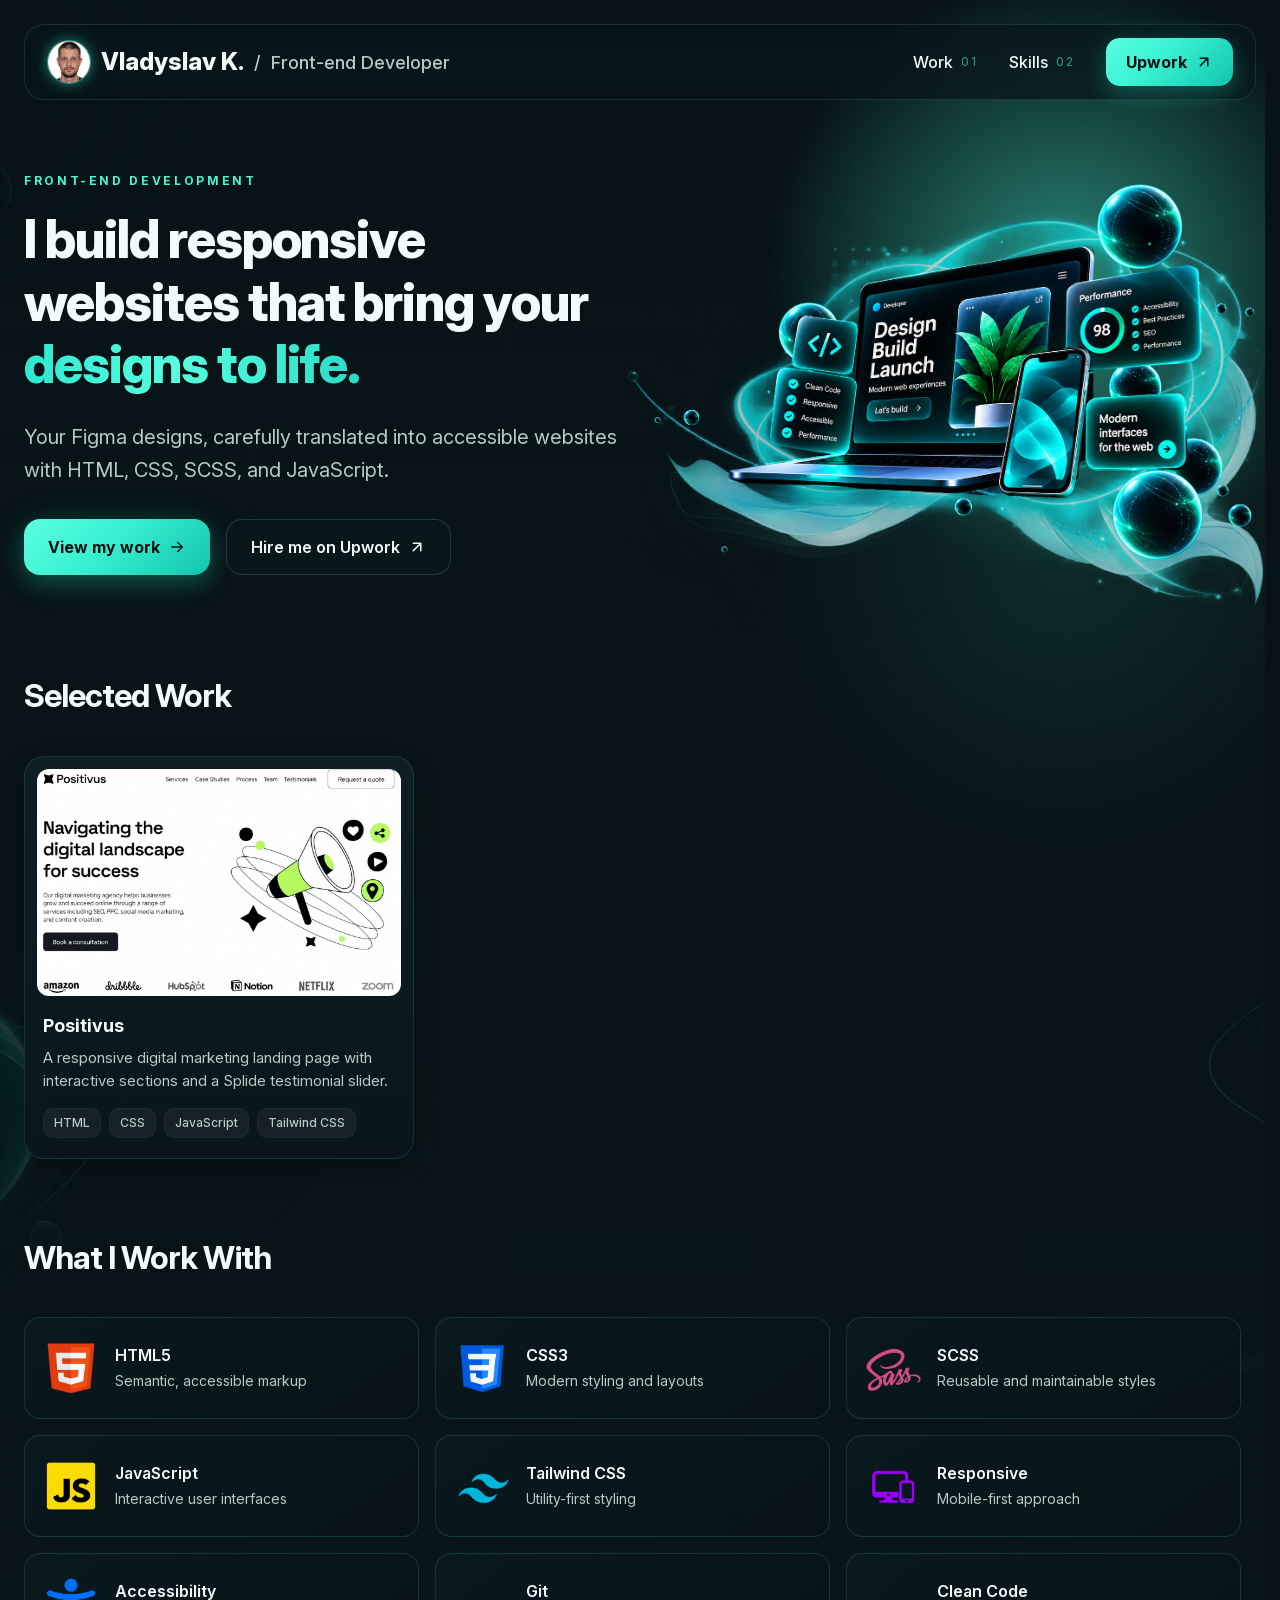
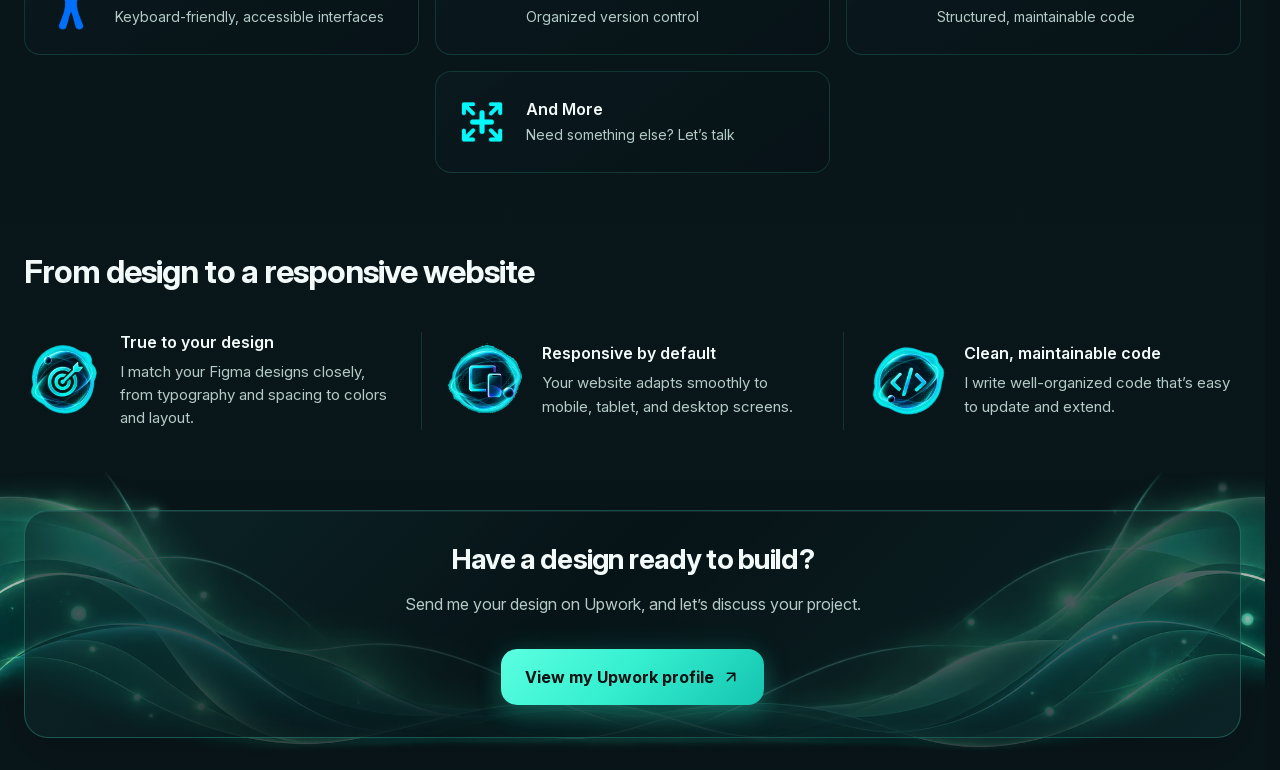
==== index.html @ 01084d44 "feat: add favicons" ====
<!DOCTYPE html>
<html dir="ltr" lang="en">
  <head>
    <meta charset="utf-8">
    <meta name="viewport" content="width=device-width, initial-scale=1">
    <meta name="description" content="Front-end development focused on clean, responsive interfaces. Accurate, accessible HTML, CSS and JavaScript implementation from Figma designs.">
    <title>Vladyslav K. — Front-end Developer</title>
    <link rel="icon" type="image/png" sizes="32x32" href="./assets/images/favicon-ydKGLWg5.png">
    <link rel="icon" type="image/svg+xml" sizes="any" href="./assets/images/favicon-DTw3XUS0.svg">
    <link rel="apple-touch-icon" sizes="180x180" href="./assets/images/apple-touch-icon-BzYsjBBr.png">
    <script type="module" crossorigin src="./assets/js/main-AOys-zkL.js"></script>
    <link rel="stylesheet" crossorigin href="./assets/css/main-6ynhR-qP.css">
  </head>
  <body>
    <header class="o-header js--header">
      <div class="o-header__overlay js--menu-overlay" aria-hidden="true"></div>
      <div class="container">
        <div class="o-header__panel">
          <div class="o-header__brand">
            <div class="o-header__avatar">
              <img src="./assets/images/profile/vladyslav-Dr4NY2pX.jpg" alt="Vladyslav K." width="3055" height="2037">
            </div>
            <span class="o-header__name">Vladyslav K.</span>
            <span class="o-header__role">/ <span>Front-end Developer</span></span>
          </div>
          <button class="o-header__burger js--menu-toggle" type="button" aria-label="Open navigation" aria-expanded="false" aria-controls="js--header-navigation">
            <span class="o-header__burger-line"></span>
            <span class="o-header__burger-line"></span>
            <span class="o-header__burger-line"></span>
          </button>
          <nav class="o-header__navigation js--header-navigation" id="js--header-navigation" aria-label="Main navigation">
            <div class="o-header__menu">
              <div class="o-header__menu-label">Explore</div>
              <a class="o-header__link js--scroll-link" href="#selected-work"><span class="o-header__link-label">Work</span><span class="o-header__link-number" aria-hidden="true">01</span></a>
              <a class="o-header__link js--scroll-link" href="#skills"><span class="o-header__link-label">Skills</span><span class="o-header__link-number" aria-hidden="true">02</span></a>
              <div class="o-header__contact">
                <a class="c-button c-button__primary c-button__header" href="https://www.upwork.com/freelancers/~01f7a4491ef9d3a3e4?mp_source=share">
                  Upwork
                  <svg viewBox="0 0 24 24" fill="none" aria-hidden="true"><path d="M7 17 17 7M7 7h10v10" stroke="currentColor" stroke-width="2" stroke-linecap="round" stroke-linejoin="round"/></svg>
                </a>
              </div>
            </div>
          </nav>
        </div>
      </div>
    </header>
    <main>
      <section class="s-hero" aria-labelledby="hero-title">
        <div class="s-hero__patterns">
          <div class="s-hero__pattern s-hero__pattern--side" aria-hidden="true"></div>
          <!-- <div class="s-hero__pattern s-hero__pattern--ambient" aria-hidden="true"></div> -->
        </div>
        <div class="container">
          <div class="s-hero__inner">
            <div class="s-hero__content">
              <div class="s-hero__eyebrow">Front-end development</div>
              <h1 class="s-hero__title" id="hero-title">
                I build responsive websites that bring your
                <span class="s-hero__accent">designs to life.</span>
              </h1>
              <div class="s-hero__description">
                <p>Your Figma designs, carefully translated into accessible websites with HTML, CSS, SCSS, and JavaScript.</p>
              </div>
              <div class="s-hero__actions">
                <a class="c-button c-button__primary js--scroll-link" href="#selected-work">
                  View my work
                  <svg viewBox="0 0 24 24" fill="none" aria-hidden="true"><path d="M5 12h14m-6-6 6 6-6 6" stroke="currentColor" stroke-width="2" stroke-linecap="round" stroke-linejoin="round"/></svg>
                </a>
                <a class="c-button c-button__secondary" href="https://www.upwork.com/freelancers/~01f7a4491ef9d3a3e4?mp_source=share">
                  Hire me on Upwork
                  <svg viewBox="0 0 24 24" fill="none" aria-hidden="true"><path d="M7 17 17 7M7 7h10v10" stroke="currentColor" stroke-width="2" stroke-linecap="round" stroke-linejoin="round"/></svg>
                </a>
              </div>
            </div>
            <div class="s-hero__visual">
              <div class="s-hero__media js--hero-media" role="img" aria-label="Laptop and phone with responsive interfaces, clean code and accessibility performance panels.">
                <template class="js--lottie-fallback">
                  <img class="s-hero__fallback" src="./assets/images/hero/hero-visual-Bgs7QQcl.png" alt="Laptop and phone displaying web interfaces with code and performance panels" aria-hidden="true" width="1448" height="1086">
                </template>
                <div class="s-hero__animation js--lottie-animation" aria-hidden="true"></div>
              </div>
            </div>
          </div>
        </div>
      </section>
      <section class="s-work" id="selected-work" aria-labelledby="work-title">
        <div class="s-work__patterns" aria-hidden="true">
          <div class="s-work__pattern s-work__pattern--right"></div>
          <div class="s-work__pattern s-work__pattern--left"></div>
        </div>
        <div class="container">
          <h2 class="s-work__title" id="work-title">Selected Work</h2>
          <div class="s-work__list">
            <a class="c-project" href="./positivus/" aria-labelledby="project-01-title">
              <div class="c-project__preview c-project__preview--top">
                <img src="./assets/images/projects/positivus-6J8qe8x0.webp" alt="Positivus digital marketing website with a lime-green megaphone illustration" width="1200" height="750" loading="lazy" decoding="async">
              </div>
              <div class="c-project__content">
                <h3 class="c-project__title" id="project-01-title">Positivus</h3>
                <div class="c-project__description"><p>A responsive digital marketing landing page with interactive sections and a Splide testimonial slider.</p></div>
                <ul class="c-project__tags" aria-label="Technologies">
                  <li class="c-tag">HTML</li>
                  <li class="c-tag">CSS</li>
                  <li class="c-tag">JavaScript</li>
                  <li class="c-tag">Tailwind CSS</li>
                </ul>
              </div>
            </a>
            <!--
            <a class="c-project" href="#" aria-labelledby="project-02-title">
              <div class="c-project__preview">
                <img src="https://imagefaker.access.mx.com//250x100/" alt="Placeholder preview for Project 02." width="250" height="100" loading="lazy" decoding="async">
              </div>
              <div class="c-project__content">
                <h3 class="c-project__title" id="project-02-title">Project 02</h3>
                <div class="c-project__description"><p>A modern and responsive web interface built with clean code.</p></div>
                <ul class="c-project__tags" aria-label="Technologies">
                  <li class="c-tag">HTML</li>
                  <li class="c-tag">CSS</li>
                  <li class="c-tag">JavaScript</li>
                  <li class="c-tag">Tailwind CSS</li>
                </ul>
              </div>
            </a>
            <a class="c-project" href="#" aria-labelledby="project-03-title">
              <div class="c-project__preview">
                <img src="https://imagefaker.access.mx.com//250x100/" alt="Placeholder preview for Project 03." width="250" height="100" loading="lazy" decoding="async">
              </div>
              <div class="c-project__content">
                <h3 class="c-project__title" id="project-03-title">Project 03</h3>
                <div class="c-project__description"><p>A modern and responsive web interface built with clean code.</p></div>
                <ul class="c-project__tags" aria-label="Technologies">
                  <li class="c-tag">HTML</li>
                  <li class="c-tag">CSS</li>
                  <li class="c-tag">JavaScript</li>
                  <li class="c-tag">Tailwind CSS</li>
                </ul>
              </div>
            </a>
            <a class="c-project" href="#" aria-labelledby="project-04-title">
              <div class="c-project__preview">
                <img src="https://imagefaker.access.mx.com//250x100/" alt="Placeholder preview for Project 04." width="250" height="100" loading="lazy" decoding="async">
              </div>
              <div class="c-project__content">
                <h3 class="c-project__title" id="project-04-title">Project 04</h3>
                <div class="c-project__description"><p>A modern and responsive marketing landing page built with clean code.</p></div>
                <ul class="c-project__tags" aria-label="Technologies">
                  <li class="c-tag">HTML</li>
                  <li class="c-tag">CSS</li>
                  <li class="c-tag">JavaScript</li>
                  <li class="c-tag">Tailwind CSS</li>
                </ul>
              </div>
            </a>
            <a class="c-project" href="#" aria-labelledby="project-05-title">
              <div class="c-project__preview">
                <img src="https://imagefaker.access.mx.com//250x100/" alt="Placeholder preview for Project 05." width="250" height="100" loading="lazy" decoding="async">
              </div>
              <div class="c-project__content">
                <h3 class="c-project__title" id="project-05-title">Project 05</h3>
                <div class="c-project__description"><p>A modern and responsive web interface built with clean code.</p></div>
                <ul class="c-project__tags" aria-label="Technologies">
                  <li class="c-tag">HTML</li>
                  <li class="c-tag">CSS</li>
                  <li class="c-tag">JavaScript</li>
                  <li class="c-tag">Tailwind CSS</li>
                </ul>
              </div>
            </a>
            <a class="c-project" href="#" aria-labelledby="project-06-title">
              <div class="c-project__preview">
                <img src="https://imagefaker.access.mx.com//250x100/" alt="Placeholder preview for Project 06." width="250" height="100" loading="lazy" decoding="async">
              </div>
              <div class="c-project__content">
                <h3 class="c-project__title" id="project-06-title">Project 06</h3>
                <div class="c-project__description"><p>A modern and responsive web interface built with clean code.</p></div>
                <ul class="c-project__tags" aria-label="Technologies">
                  <li class="c-tag">HTML</li>
                  <li class="c-tag">CSS</li>
                  <li class="c-tag">JavaScript</li>
                  <li class="c-tag">Tailwind CSS</li>
                </ul>
              </div>
            </a>
            -->
          </div>
        </div>
      </section>
      <section class="s-skills" id="skills" aria-labelledby="skills-title">
        <div class="container">
          <h2 class="s-skills__title" id="skills-title">What I Work With</h2>
          <ul class="s-skills__list">
            <li class="s-skills__item">
              <div class="c-skill">
                <div class="c-skill__icon">
                  <img src="./assets/images/skills/html-BaONu2C-.png" alt="HTML5 icon" width="1280" height="1280" loading="lazy" decoding="async">
                </div>
                <div class="c-skill__content">
                  <h3 class="c-skill__title">HTML5</h3>
                  <div class="c-skill__description"><p>Semantic, accessible markup</p></div>
                </div>
              </div>
            </li>
            <li class="s-skills__item">
              <div class="c-skill">
                <div class="c-skill__icon">
                  <img src="./assets/images/skills/css-BsT24x4w.png" alt="CSS3 icon" width="1280" height="1280" loading="lazy" decoding="async">
                </div>
                <div class="c-skill__content">
                  <h3 class="c-skill__title">CSS3</h3>
                  <div class="c-skill__description"><p>Modern styling and layouts</p></div>
                </div>
              </div>
            </li>
            <li class="s-skills__item">
              <div class="c-skill">
                <div class="c-skill__icon">
                  <img src="./assets/images/skills/scss-CJ-dzw5k.png" alt="SCSS icon" width="1280" height="1280" loading="lazy" decoding="async">
                </div>
                <div class="c-skill__content">
                  <h3 class="c-skill__title">SCSS</h3>
                  <div class="c-skill__description"><p>Reusable and maintainable styles</p></div>
                </div>
              </div>
            </li>
            <li class="s-skills__item">
              <div class="c-skill">
                <div class="c-skill__icon c-skill__icon--javascript">
                  <img src="./assets/images/skills/javascript-DAgCnzXN.png" alt="JavaScript icon" width="1280" height="1280" loading="lazy" decoding="async">
                </div>
                <div class="c-skill__content">
                  <h3 class="c-skill__title">JavaScript</h3>
                  <div class="c-skill__description"><p>Interactive user interfaces</p></div>
                </div>
              </div>
            </li>
            <li class="s-skills__item">
              <div class="c-skill">
                <div class="c-skill__icon">
                  <img src="./assets/images/skills/tailwind-CMddqnVf.png" alt="Tailwind CSS icon" width="1280" height="1280" loading="lazy" decoding="async">
                </div>
                <div class="c-skill__content">
                  <h3 class="c-skill__title">Tailwind CSS</h3>
                  <div class="c-skill__description"><p>Utility-first styling</p></div>
                </div>
              </div>
            </li>
            <li class="s-skills__item">
              <div class="c-skill">
                <div class="c-skill__icon">
                  <img src="./assets/images/skills/responsive-design-CNQAoO1G.png" alt="Responsive Design icon" width="1280" height="1280" loading="lazy" decoding="async">
                </div>
                <div class="c-skill__content">
                  <h3 class="c-skill__title">Responsive</h3>
                  <div class="c-skill__description"><p>Mobile-first approach</p></div>
                </div>
              </div>
            </li>
            <li class="s-skills__item">
              <div class="c-skill">
                <div class="c-skill__icon">
                  <img src="./assets/images/skills/accessibility-BvOKyWU1.png" alt="Accessibility icon" width="1280" height="1280" loading="lazy" decoding="async">
                </div>
                <div class="c-skill__content">
                  <h3 class="c-skill__title">Accessibility</h3>
                  <div class="c-skill__description"><p>Keyboard-friendly, accessible interfaces</p></div>
                </div>
              </div>
            </li>
            <li class="s-skills__item">
              <div class="c-skill">
                <div class="c-skill__icon">
                  <img src="./assets/images/skills/git-I3-IJdm8.png" alt="Git icon" width="1280" height="1280" loading="lazy" decoding="async">
                </div>
                <div class="c-skill__content">
                  <h3 class="c-skill__title">Git</h3>
                  <div class="c-skill__description"><p>Organized version control</p></div>
                </div>
              </div>
            </li>
            <li class="s-skills__item">
              <div class="c-skill">
                <div class="c-skill__icon">
                  <img src="./assets/images/skills/clean-code-wn2Z7rQa.png" alt="Clean Code icon" width="1280" height="1280" loading="lazy" decoding="async">
                </div>
                <div class="c-skill__content">
                  <h3 class="c-skill__title">Clean Code</h3>
                  <div class="c-skill__description"><p>Structured, maintainable code</p></div>
                </div>
              </div>
            </li>
            <li class="s-skills__item">
              <div class="c-skill">
                <div class="c-skill__icon">
                  <img src="./assets/images/skills/more-BpP9RINd.png" alt="And More icon" width="1280" height="1280" loading="lazy" decoding="async">
                </div>
                <div class="c-skill__content">
                  <h3 class="c-skill__title">And More</h3>
                  <div class="c-skill__description"><p>Need something else? Let’s talk</p></div>
                </div>
              </div>
            </li>
          </ul>
        </div>
      </section>
      <section class="s-approach" aria-labelledby="approach-title">
        <div class="container">
          <h2 class="s-approach__title" id="approach-title">From design to a responsive website</h2>
          <ul class="s-approach__list">
            <li class="s-approach__item">
              <div class="c-benefit">
                <div class="c-benefit__icon js--approach-media" data-animation="target" role="img" aria-label="Glowing target with an arrow">
                  <img class="c-benefit__fallback" src="./assets/images/approach/neon-target-poster-kIxHXsF1.webp" alt="Glowing target with an arrow" aria-hidden="true" width="256" height="256" loading="eager" decoding="async">
                  <div class="c-benefit__animation js--lottie-animation" aria-hidden="true"></div>
                </div>
                <div class="c-benefit__content">
                  <h3 class="c-benefit__title">True to your design</h3>
                  <div class="c-benefit__description"><p>I match your Figma designs closely, from typography and spacing to colors and layout.</p></div>
                </div>
              </div>
            </li>
            <li class="s-approach__item">
              <div class="c-benefit">
                <div class="c-benefit__icon js--approach-media" data-animation="responsive" role="img" aria-label="Glowing tablet and phone">
                  <img class="c-benefit__fallback" src="./assets/images/approach/neon-responsive-poster-CYvSR2lU.webp" alt="Glowing tablet and phone" aria-hidden="true" width="256" height="256" loading="eager" decoding="async">
                  <div class="c-benefit__animation js--lottie-animation" aria-hidden="true"></div>
                </div>
                <div class="c-benefit__content">
                  <h3 class="c-benefit__title">Responsive by default</h3>
                  <div class="c-benefit__description"><p>Your website adapts smoothly to mobile, tablet, and desktop screens.</p></div>
                </div>
              </div>
            </li>
            <li class="s-approach__item">
              <div class="c-benefit">
                <div class="c-benefit__icon js--approach-media" data-animation="code" role="img" aria-label="Glowing code brackets">
                  <img class="c-benefit__fallback" src="./assets/images/approach/neon-code-poster-DWO7Vlxl.webp" alt="Glowing code brackets" aria-hidden="true" width="256" height="256" loading="eager" decoding="async">
                  <div class="c-benefit__animation js--lottie-animation" aria-hidden="true"></div>
                </div>
                <div class="c-benefit__content">
                  <h3 class="c-benefit__title">Clean, maintainable code</h3>
                  <div class="c-benefit__description"><p>I write well-organized code that’s easy to update and extend.</p></div>
                </div>
              </div>
            </li>
          </ul>
        </div>
      </section>
      <section class="s-cta" aria-labelledby="cta-title">
        <div class="s-cta__pattern" aria-hidden="true"></div>
        <div class="container">
          <div class="s-cta__panel">
            <h2 class="s-cta__title" id="cta-title">Have a design ready to build?</h2>
            <div class="s-cta__description"><p>Send me your design on Upwork, and let’s discuss your project.</p></div>
            <div class="s-cta__actions">
              <a class="c-button c-button__primary" href="https://www.upwork.com/freelancers/~01f7a4491ef9d3a3e4?mp_source=share">
                View my Upwork profile
                <svg viewBox="0 0 24 24" fill="none" aria-hidden="true"><path d="M7 17 17 7M7 7h10v10" stroke="currentColor" stroke-width="2" stroke-linecap="round" stroke-linejoin="round"/></svg>
              </a>
            </div>
          </div>
        </div>
      </section>
    </main>
  </body>
</html>
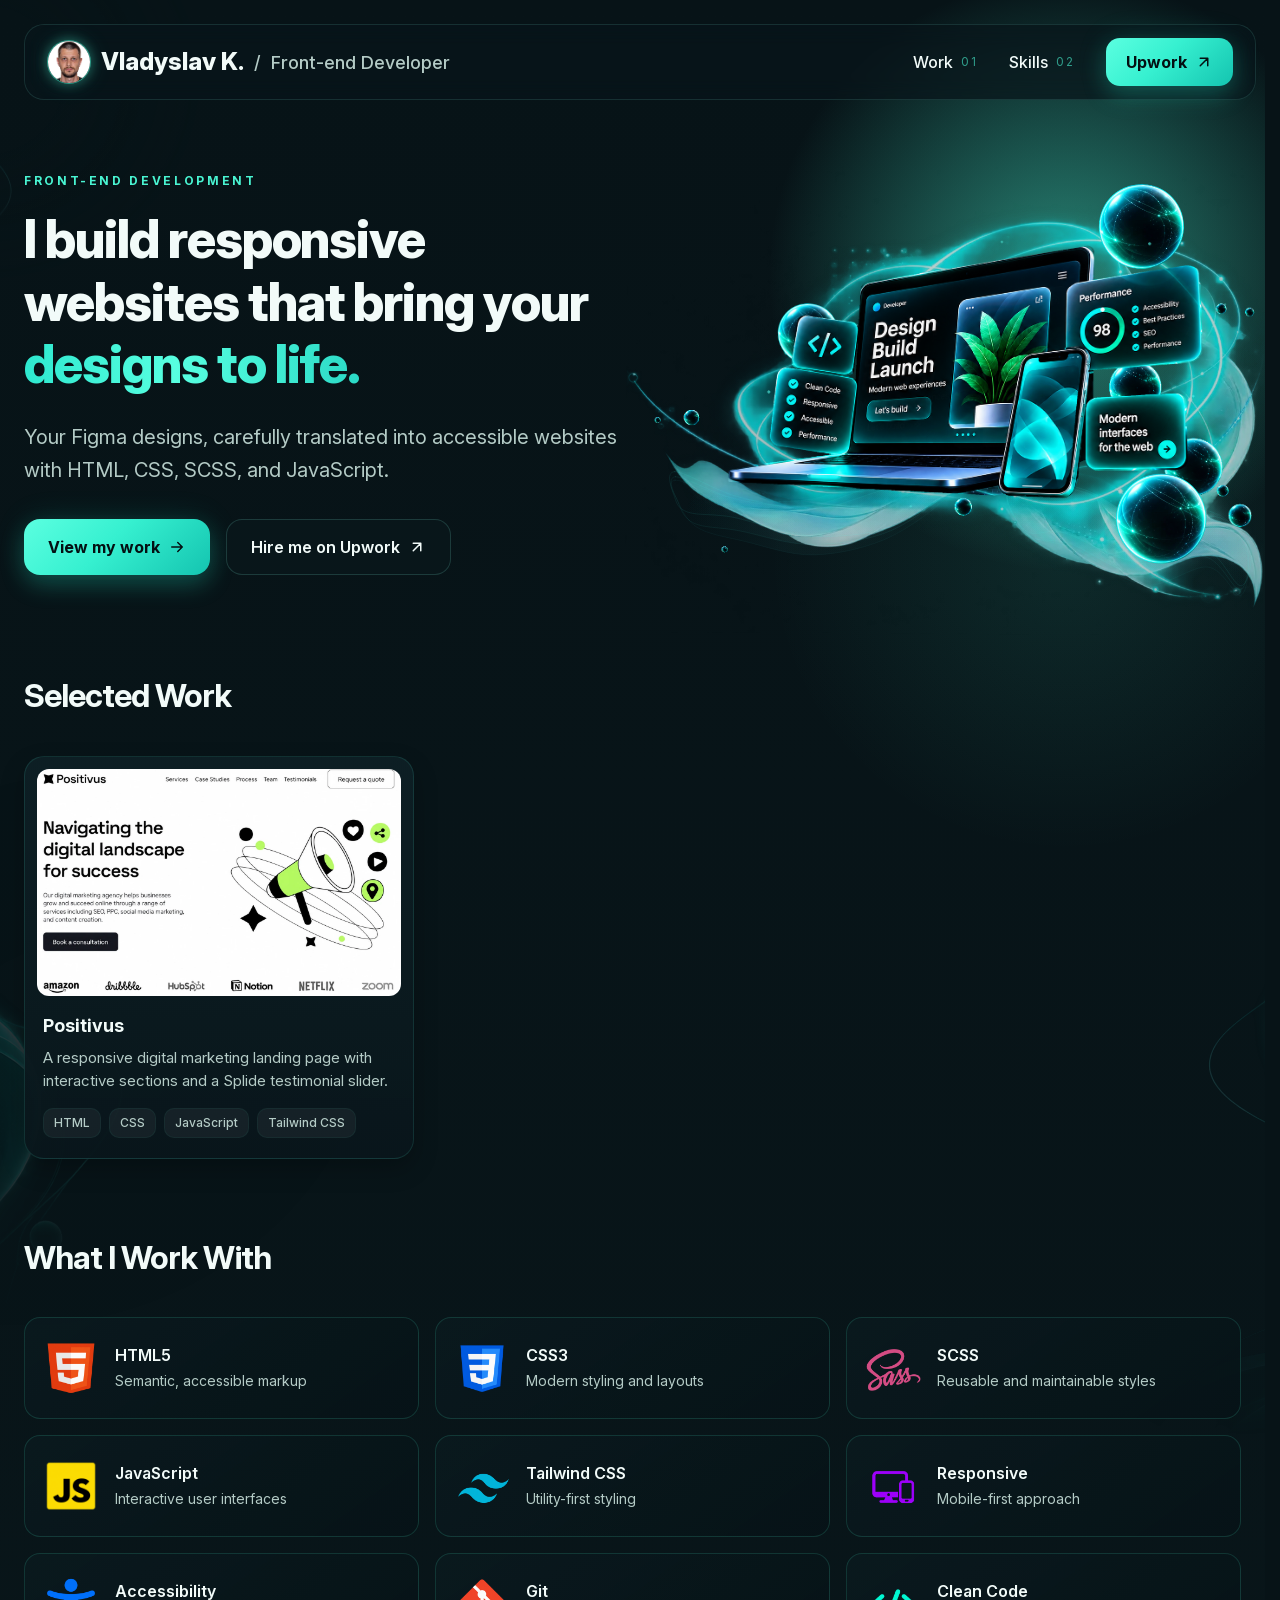
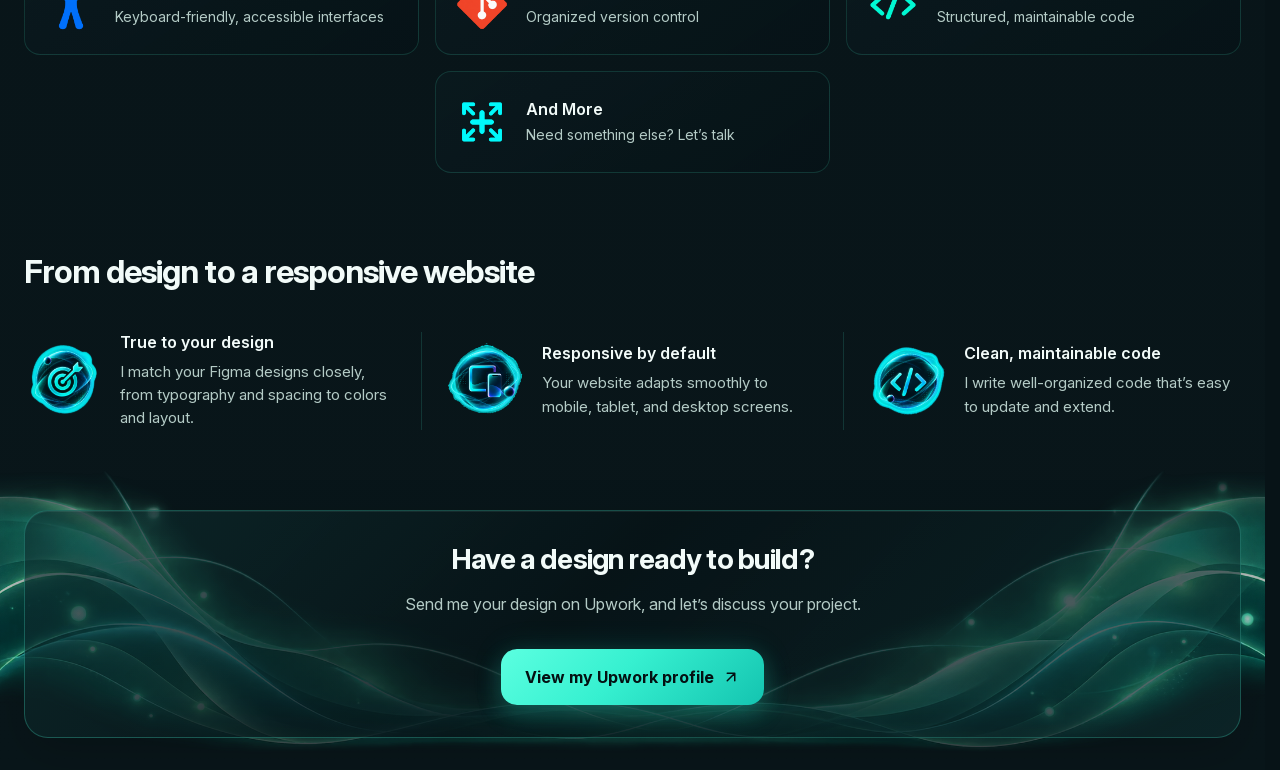
==== commit abeaa3fe: "perf: reduce skill icon dimensions and file sizes" ====
--- a/index.html
+++ b/index.html
@@ -193,7 +193,7 @@
             <li class="s-skills__item">
               <div class="c-skill">
                 <div class="c-skill__icon">
-                  <img src="./assets/images/skills/html-BaONu2C-.png" alt="HTML5 icon" width="1280" height="1280" loading="lazy" decoding="async">
+                  <img src="./assets/images/skills/html-BXZO1lYS.png" alt="HTML5 icon" width="1280" height="1280" loading="lazy" decoding="async">
                 </div>
                 <div class="c-skill__content">
                   <h3 class="c-skill__title">HTML5</h3>
@@ -204,7 +204,7 @@
             <li class="s-skills__item">
               <div class="c-skill">
                 <div class="c-skill__icon">
-                  <img src="./assets/images/skills/css-BsT24x4w.png" alt="CSS3 icon" width="1280" height="1280" loading="lazy" decoding="async">
+                  <img src="./assets/images/skills/css-BxNtke8I.png" alt="CSS3 icon" width="1280" height="1280" loading="lazy" decoding="async">
                 </div>
                 <div class="c-skill__content">
                   <h3 class="c-skill__title">CSS3</h3>
@@ -215,7 +215,7 @@
             <li class="s-skills__item">
               <div class="c-skill">
                 <div class="c-skill__icon">
-                  <img src="./assets/images/skills/scss-CJ-dzw5k.png" alt="SCSS icon" width="1280" height="1280" loading="lazy" decoding="async">
+                  <img src="./assets/images/skills/scss-2rQVmgmV.png" alt="SCSS icon" width="1280" height="1280" loading="lazy" decoding="async">
                 </div>
                 <div class="c-skill__content">
                   <h3 class="c-skill__title">SCSS</h3>
@@ -226,7 +226,7 @@
             <li class="s-skills__item">
               <div class="c-skill">
                 <div class="c-skill__icon c-skill__icon--javascript">
-                  <img src="./assets/images/skills/javascript-DAgCnzXN.png" alt="JavaScript icon" width="1280" height="1280" loading="lazy" decoding="async">
+                  <img src="./assets/images/skills/javascript-DiUSJ37m.png" alt="JavaScript icon" width="1280" height="1280" loading="lazy" decoding="async">
                 </div>
                 <div class="c-skill__content">
                   <h3 class="c-skill__title">JavaScript</h3>
@@ -237,7 +237,7 @@
             <li class="s-skills__item">
               <div class="c-skill">
                 <div class="c-skill__icon">
-                  <img src="./assets/images/skills/tailwind-CMddqnVf.png" alt="Tailwind CSS icon" width="1280" height="1280" loading="lazy" decoding="async">
+                  <img src="./assets/images/skills/tailwind-DJmdsU1j.png" alt="Tailwind CSS icon" width="1280" height="1280" loading="lazy" decoding="async">
                 </div>
                 <div class="c-skill__content">
                   <h3 class="c-skill__title">Tailwind CSS</h3>
@@ -248,7 +248,7 @@
             <li class="s-skills__item">
               <div class="c-skill">
                 <div class="c-skill__icon">
-                  <img src="./assets/images/skills/responsive-design-CNQAoO1G.png" alt="Responsive Design icon" width="1280" height="1280" loading="lazy" decoding="async">
+                  <img src="./assets/images/skills/responsive-design-K7zFp5Gy.png" alt="Responsive Design icon" width="1280" height="1280" loading="lazy" decoding="async">
                 </div>
                 <div class="c-skill__content">
                   <h3 class="c-skill__title">Responsive</h3>
@@ -259,7 +259,7 @@
             <li class="s-skills__item">
               <div class="c-skill">
                 <div class="c-skill__icon">
-                  <img src="./assets/images/skills/accessibility-BvOKyWU1.png" alt="Accessibility icon" width="1280" height="1280" loading="lazy" decoding="async">
+                  <img src="./assets/images/skills/accessibility-vkDVLV8f.png" alt="Accessibility icon" width="1280" height="1280" loading="lazy" decoding="async">
                 </div>
                 <div class="c-skill__content">
                   <h3 class="c-skill__title">Accessibility</h3>
@@ -270,7 +270,7 @@
             <li class="s-skills__item">
               <div class="c-skill">
                 <div class="c-skill__icon">
-                  <img src="./assets/images/skills/git-I3-IJdm8.png" alt="Git icon" width="1280" height="1280" loading="lazy" decoding="async">
+                  <img src="./assets/images/skills/git-BVa2RJxq.png" alt="Git icon" width="1280" height="1280" loading="lazy" decoding="async">
                 </div>
                 <div class="c-skill__content">
                   <h3 class="c-skill__title">Git</h3>
@@ -281,7 +281,7 @@
             <li class="s-skills__item">
               <div class="c-skill">
                 <div class="c-skill__icon">
-                  <img src="./assets/images/skills/clean-code-wn2Z7rQa.png" alt="Clean Code icon" width="1280" height="1280" loading="lazy" decoding="async">
+                  <img src="./assets/images/skills/clean-code-C9s8X5XD.png" alt="Clean Code icon" width="1280" height="1280" loading="lazy" decoding="async">
                 </div>
                 <div class="c-skill__content">
                   <h3 class="c-skill__title">Clean Code</h3>
@@ -292,7 +292,7 @@
             <li class="s-skills__item">
               <div class="c-skill">
                 <div class="c-skill__icon">
-                  <img src="./assets/images/skills/more-BpP9RINd.png" alt="And More icon" width="1280" height="1280" loading="lazy" decoding="async">
+                  <img src="./assets/images/skills/more-Cy7gODCE.png" alt="And More icon" width="1280" height="1280" loading="lazy" decoding="async">
                 </div>
                 <div class="c-skill__content">
                   <h3 class="c-skill__title">And More</h3>
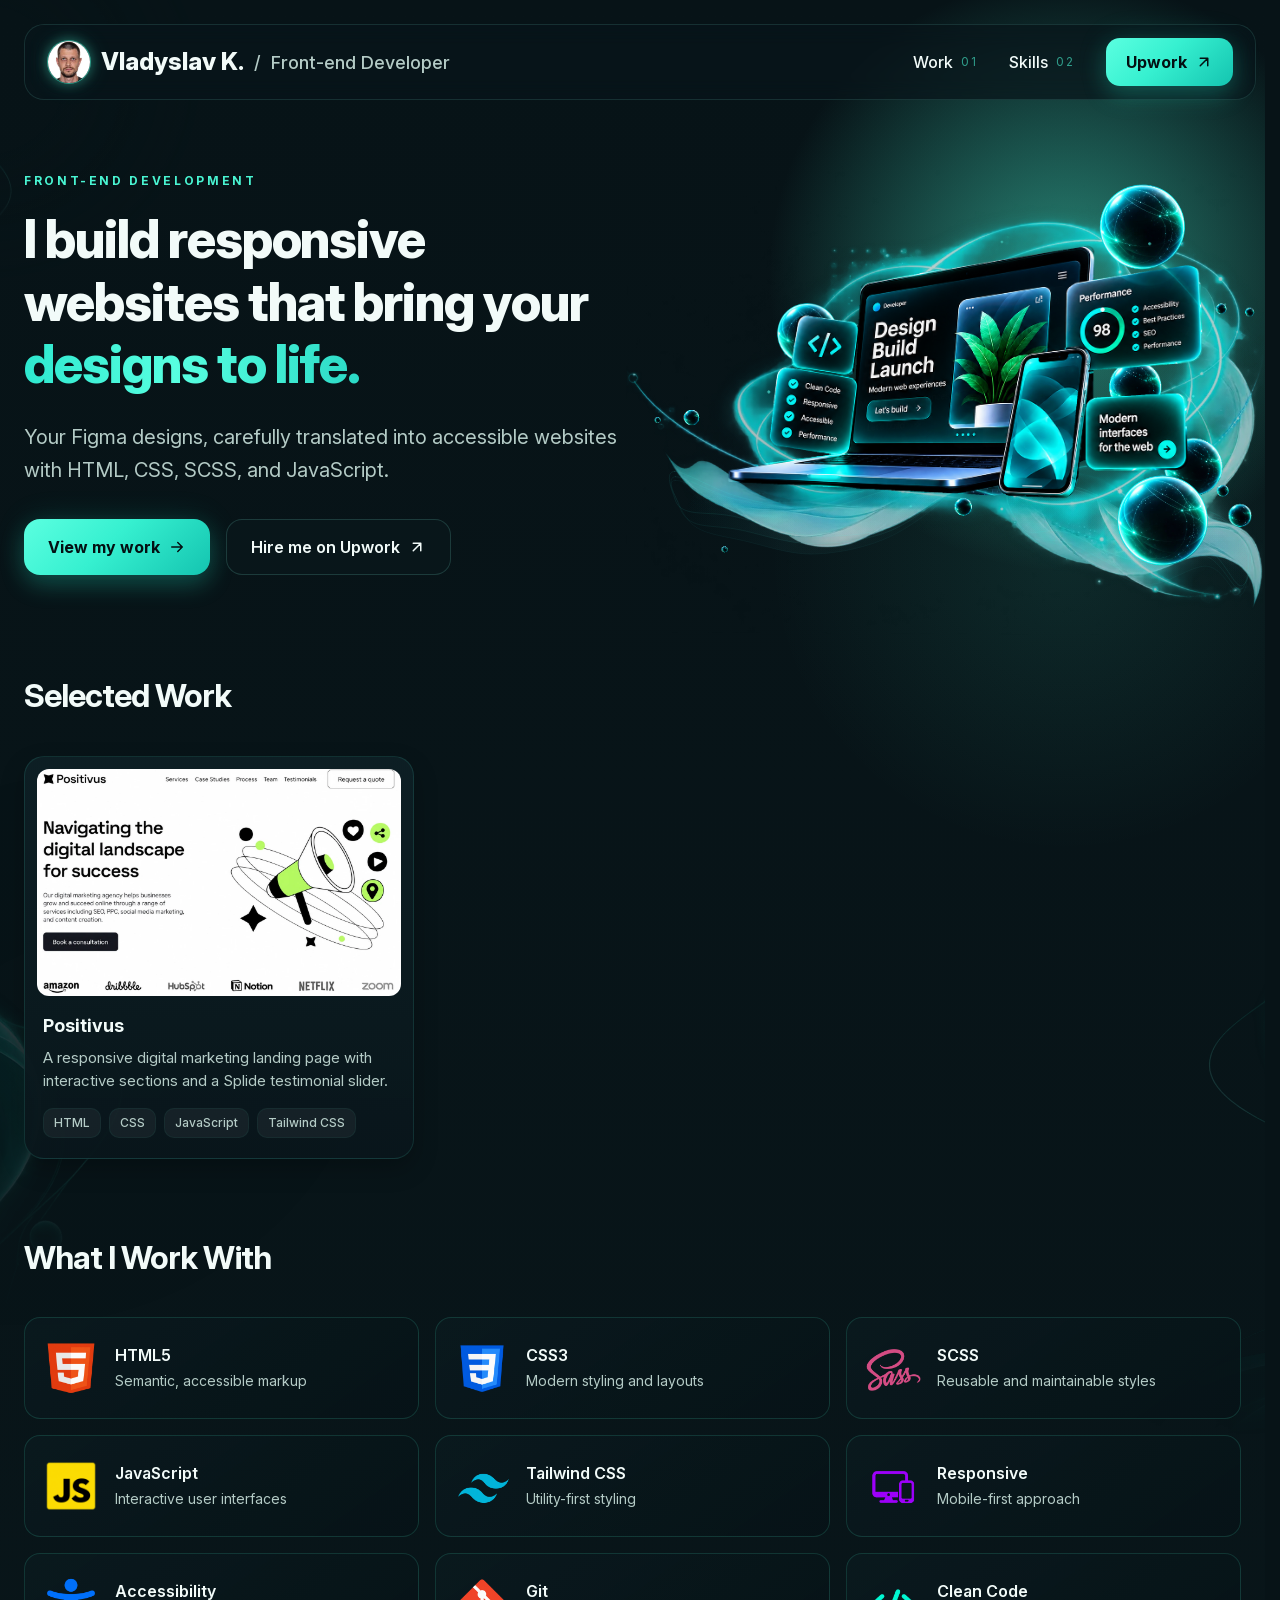
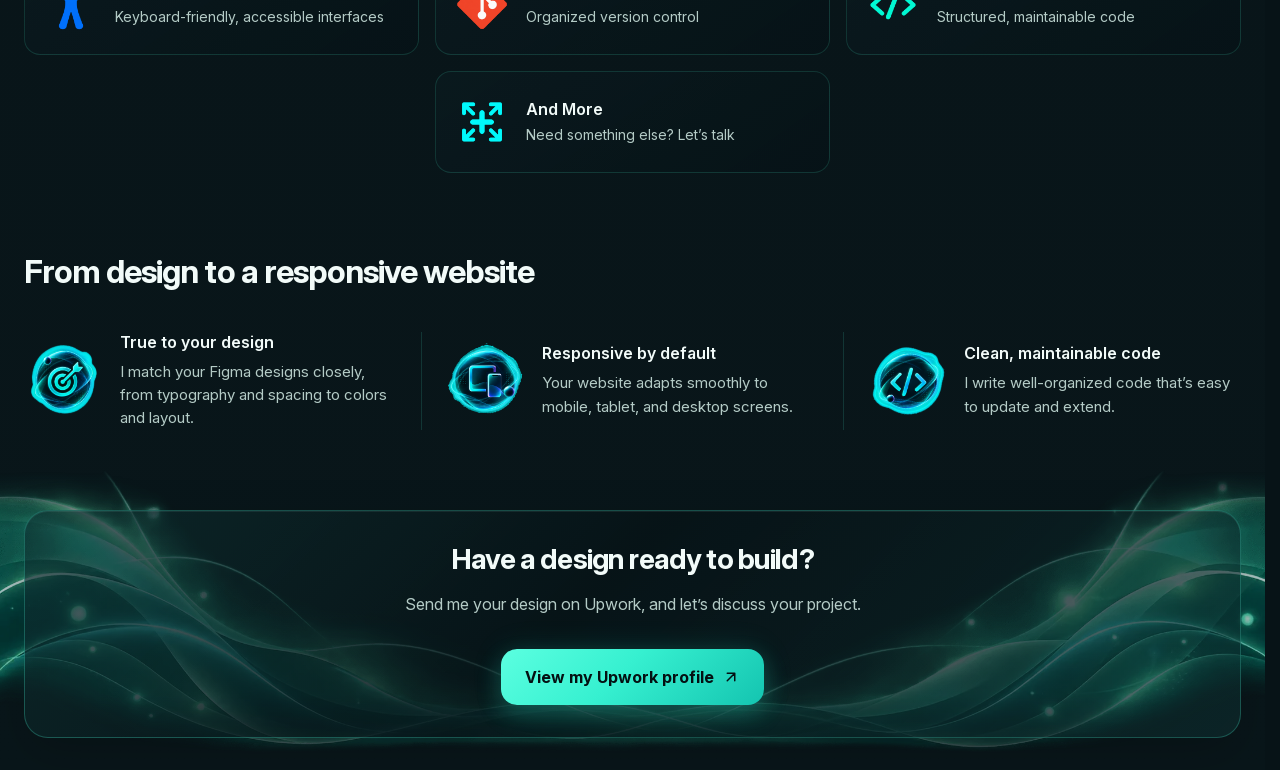
==== commit 70fba05d: "perf: convert images to WebP and show hero fallback while loading" ====
--- a/index.html
+++ b/index.html
@@ -8,8 +8,8 @@
     <link rel="icon" type="image/png" sizes="32x32" href="./assets/images/favicon-ydKGLWg5.png">
     <link rel="icon" type="image/svg+xml" sizes="any" href="./assets/images/favicon-DTw3XUS0.svg">
     <link rel="apple-touch-icon" sizes="180x180" href="./assets/images/apple-touch-icon-BzYsjBBr.png">
-    <script type="module" crossorigin src="./assets/js/main-AOys-zkL.js"></script>
-    <link rel="stylesheet" crossorigin href="./assets/css/main-6ynhR-qP.css">
+    <script type="module" crossorigin src="./assets/js/main-DhEXNoPw.js"></script>
+    <link rel="stylesheet" crossorigin href="./assets/css/main-bf5Z4FDf.css">
   </head>
   <body>
     <header class="o-header js--header">
@@ -18,7 +18,7 @@
         <div class="o-header__panel">
           <div class="o-header__brand">
             <div class="o-header__avatar">
-              <img src="./assets/images/profile/vladyslav-Dr4NY2pX.jpg" alt="Vladyslav K." width="3055" height="2037">
+              <img src="./assets/images/profile/vladyslav-Deq9Ur6i.webp" alt="Vladyslav K." width="200" height="200">
             </div>
             <span class="o-header__name">Vladyslav K.</span>
             <span class="o-header__role">/ <span>Front-end Developer</span></span>
@@ -75,8 +75,11 @@
             <div class="s-hero__visual">
               <div class="s-hero__media js--hero-media" role="img" aria-label="Laptop and phone with responsive interfaces, clean code and accessibility performance panels.">
                 <template class="js--lottie-fallback">
-                  <img class="s-hero__fallback" src="./assets/images/hero/hero-visual-Bgs7QQcl.png" alt="Laptop and phone displaying web interfaces with code and performance panels" aria-hidden="true" width="1448" height="1086">
+                  <img class="s-hero__fallback" src="./assets/images/hero/hero-visual-DVgoMHQ_.webp" alt="Laptop and phone displaying web interfaces with code and performance panels" aria-hidden="true" width="1448" height="1086" decoding="async">
                 </template>
+                <noscript>
+                  <img class="s-hero__fallback s-hero__fallback--static" src="./assets/images/hero/hero-visual-DVgoMHQ_.webp" alt="Laptop and phone displaying web interfaces with code and performance panels" aria-hidden="true" width="1448" height="1086">
+                </noscript>
                 <div class="s-hero__animation js--lottie-animation" aria-hidden="true"></div>
               </div>
             </div>
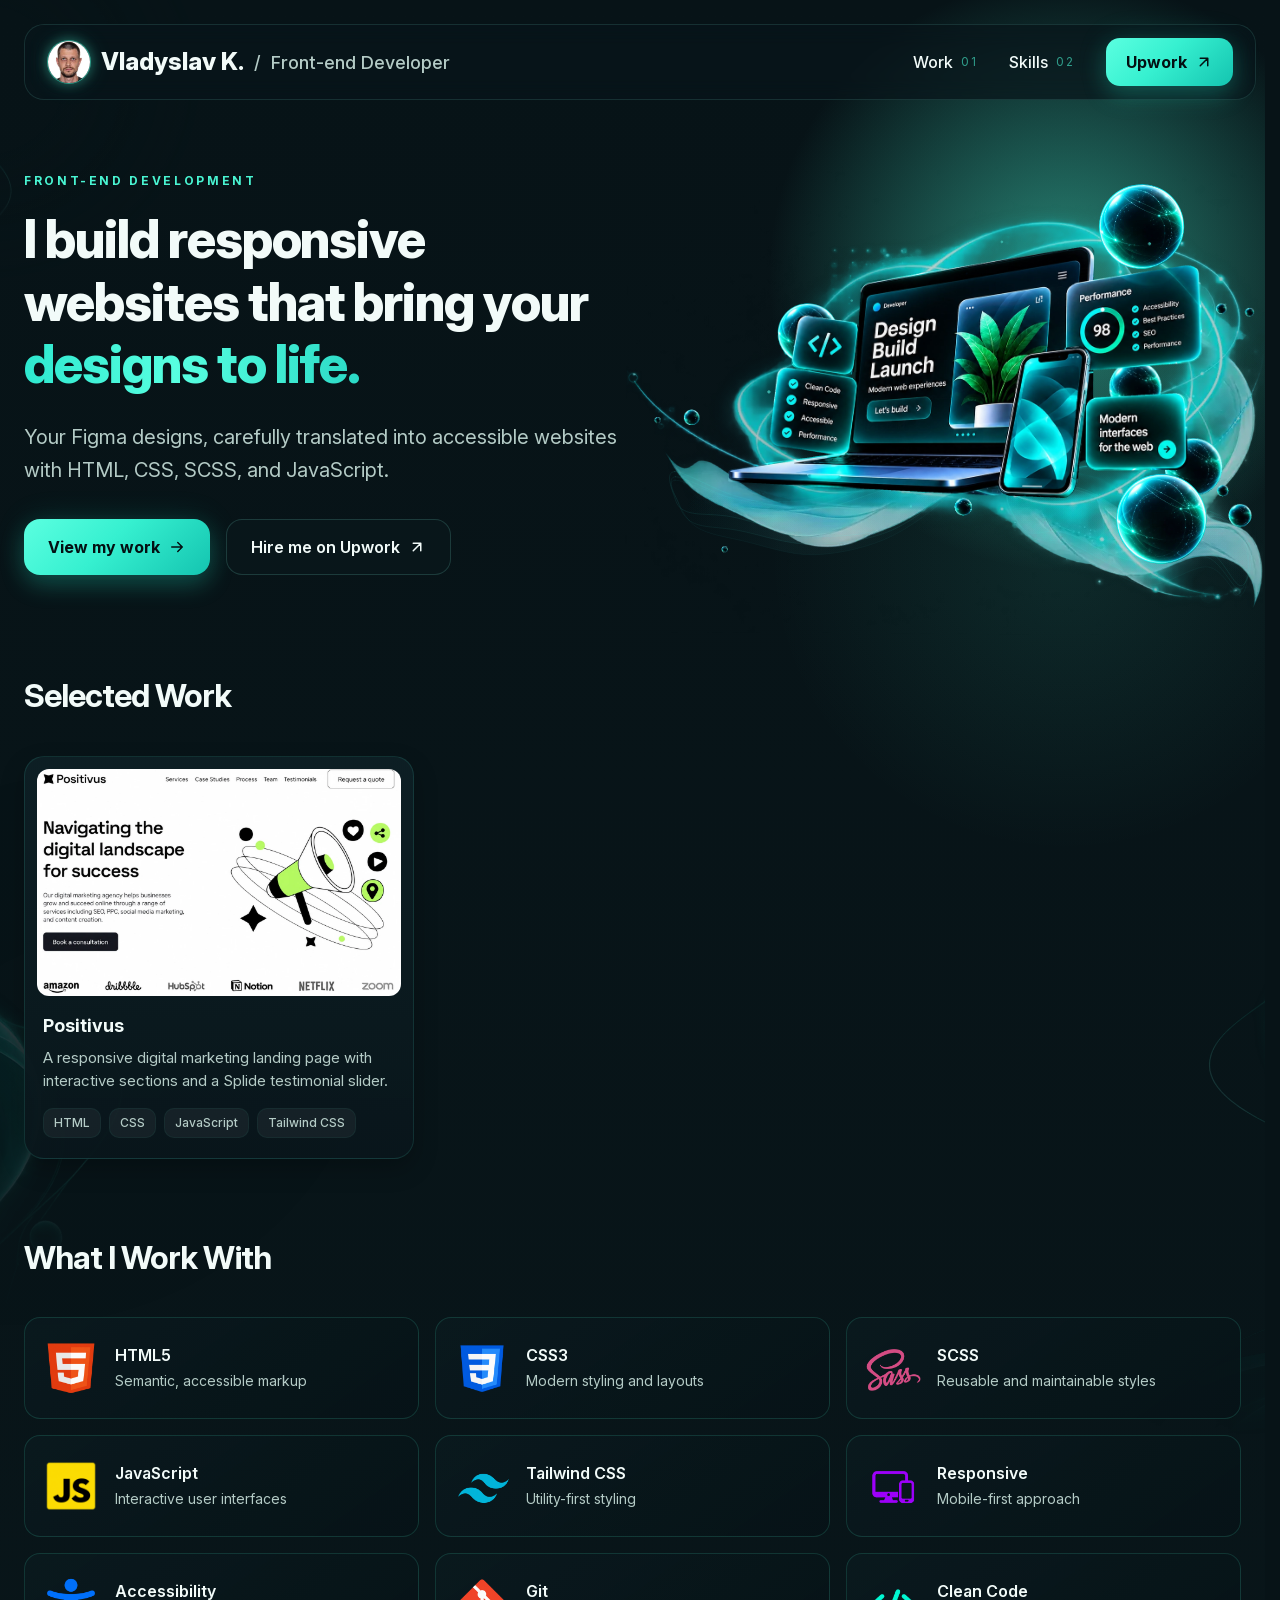
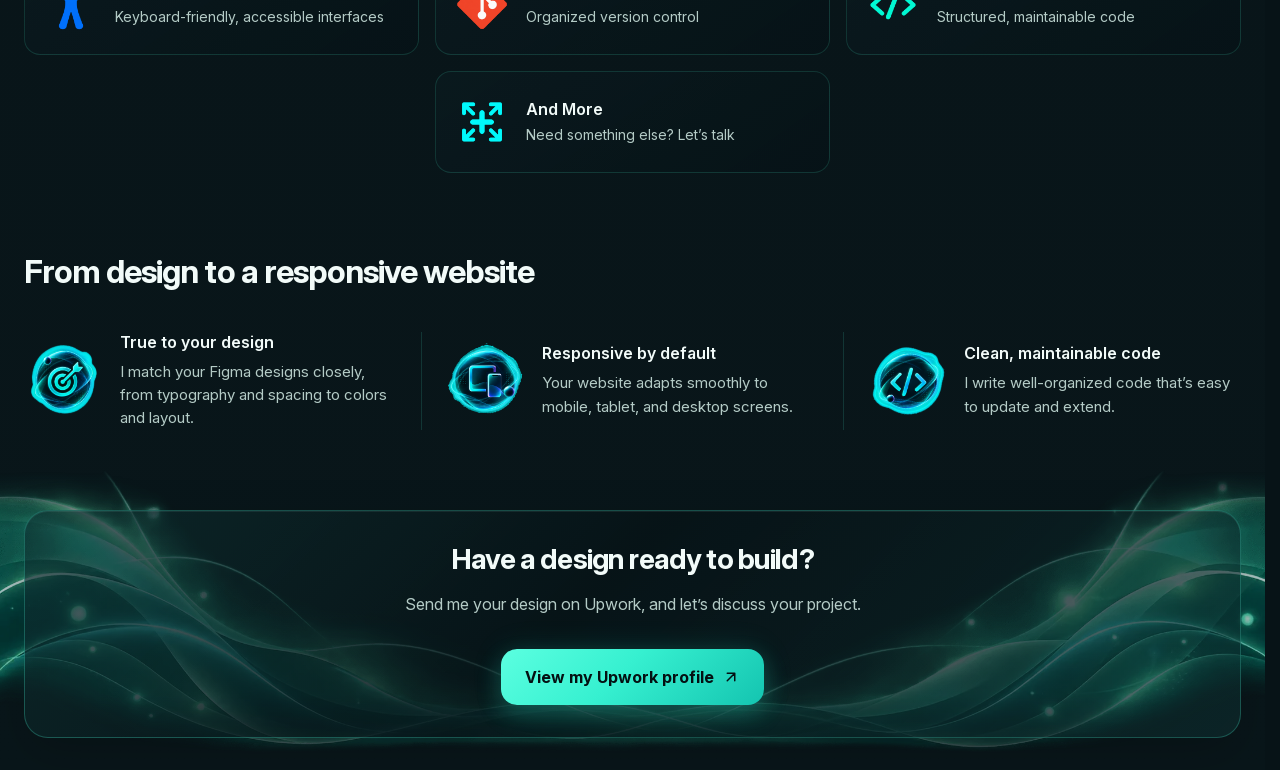
==== commit 6b0e5f86: "perf: convert images to WebP and show hero fallback while loading" ====
--- a/index.html
+++ b/index.html
@@ -8,8 +8,8 @@
     <link rel="icon" type="image/png" sizes="32x32" href="./assets/images/favicon-ydKGLWg5.png">
     <link rel="icon" type="image/svg+xml" sizes="any" href="./assets/images/favicon-DTw3XUS0.svg">
     <link rel="apple-touch-icon" sizes="180x180" href="./assets/images/apple-touch-icon-BzYsjBBr.png">
-    <script type="module" crossorigin src="./assets/js/main-DhEXNoPw.js"></script>
-    <link rel="stylesheet" crossorigin href="./assets/css/main-bf5Z4FDf.css">
+    <script type="module" crossorigin src="./assets/js/main-VgFYi4Jl.js"></script>
+    <link rel="stylesheet" crossorigin href="./assets/css/main-vywvd2hE.css">
   </head>
   <body>
     <header class="o-header js--header">
@@ -74,12 +74,7 @@
             </div>
             <div class="s-hero__visual">
               <div class="s-hero__media js--hero-media" role="img" aria-label="Laptop and phone with responsive interfaces, clean code and accessibility performance panels.">
-                <template class="js--lottie-fallback">
-                  <img class="s-hero__fallback" src="./assets/images/hero/hero-visual-DVgoMHQ_.webp" alt="Laptop and phone displaying web interfaces with code and performance panels" aria-hidden="true" width="1448" height="1086" decoding="async">
-                </template>
-                <noscript>
-                  <img class="s-hero__fallback s-hero__fallback--static" src="./assets/images/hero/hero-visual-DVgoMHQ_.webp" alt="Laptop and phone displaying web interfaces with code and performance panels" aria-hidden="true" width="1448" height="1086">
-                </noscript>
+                <img class="s-hero__fallback" src="./assets/images/hero/neon-tech-frame0-CK13te6g.webp" alt="Laptop and phone displaying web interfaces with code and performance panels" aria-hidden="true" width="1513" height="1135" loading="eager" fetchpriority="high" decoding="async">
                 <div class="s-hero__animation js--lottie-animation" aria-hidden="true"></div>
               </div>
             </div>
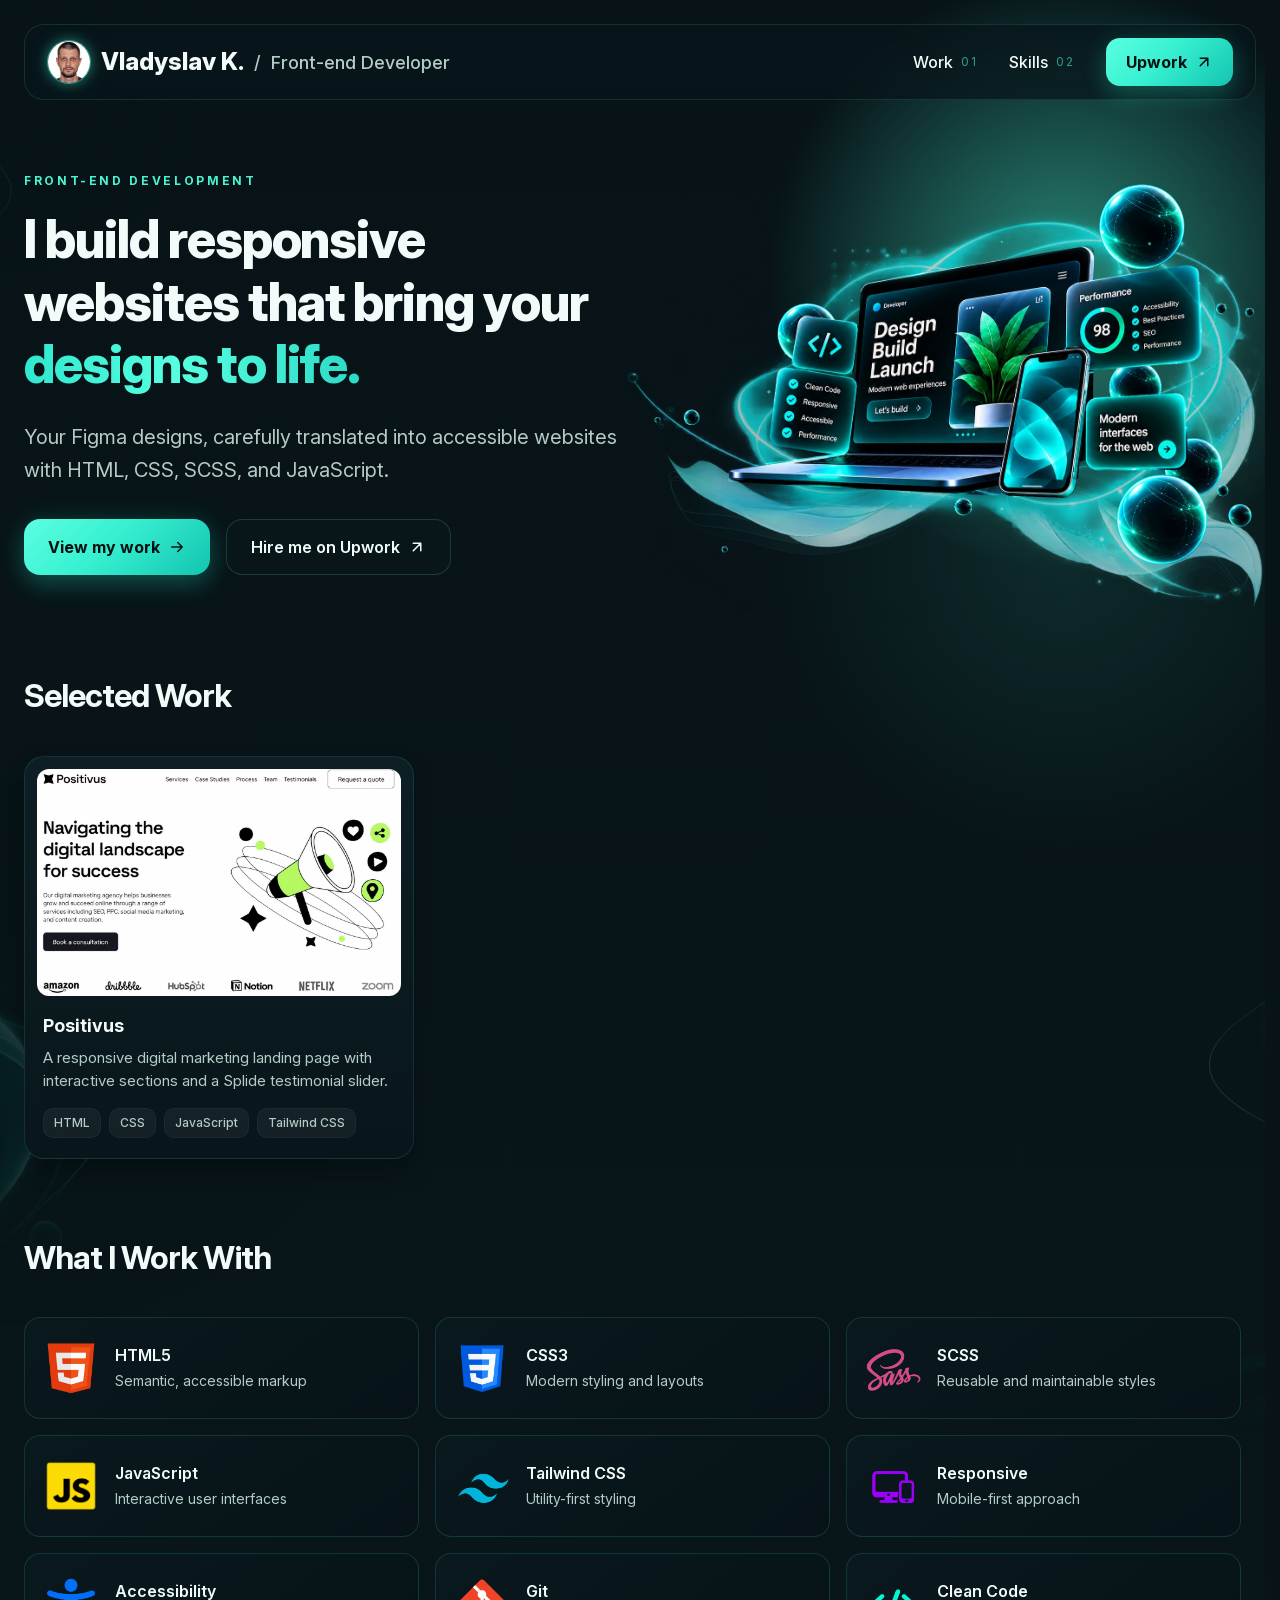
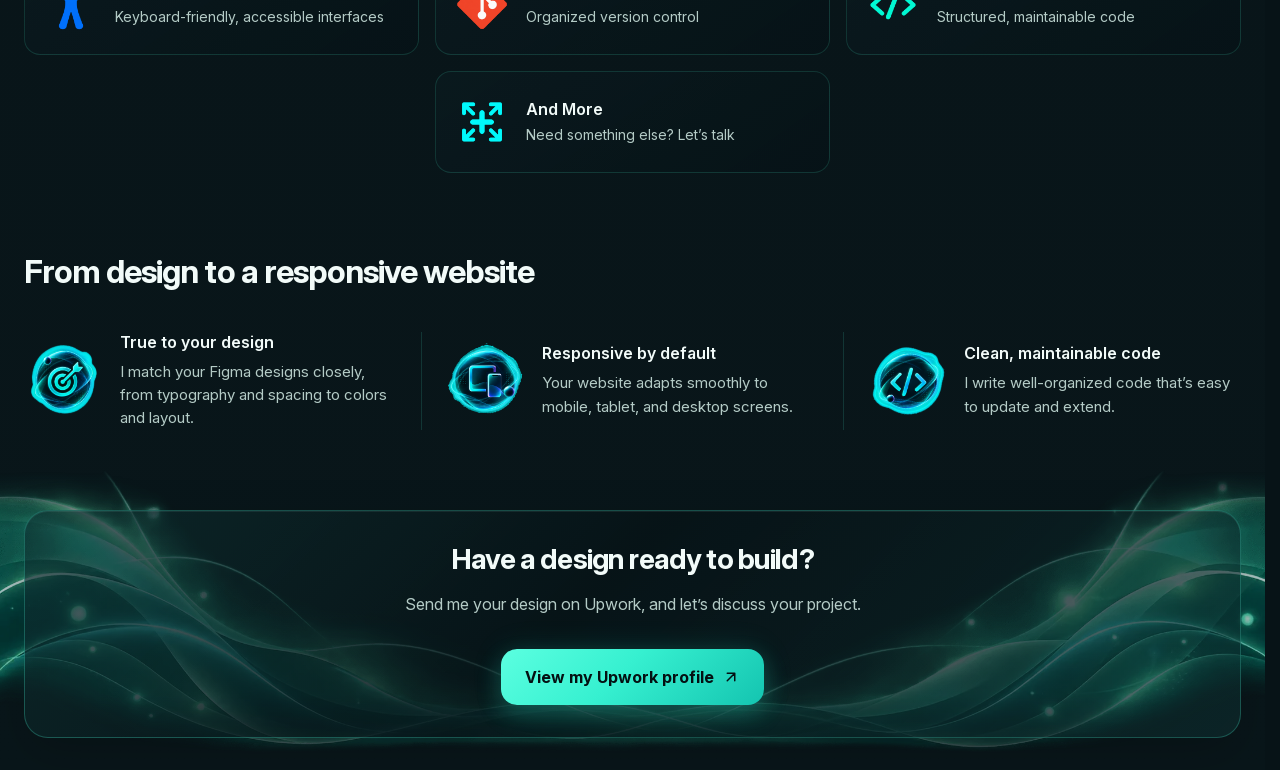
==== commit df2f42a6: "fix: prevent hero layout shifts during font loading" ====
--- a/index.html
+++ b/index.html
@@ -5,11 +5,12 @@
     <meta name="viewport" content="width=device-width, initial-scale=1">
     <meta name="description" content="Front-end development focused on clean, responsive interfaces. Accurate, accessible HTML, CSS and JavaScript implementation from Figma designs.">
     <title>Vladyslav K. — Front-end Developer</title>
+    <link rel="preload" href="./assets/fonts/inter/InterVariable-DiVDrmQJ.woff2" as="font" type="font/woff2" crossorigin>
     <link rel="icon" type="image/png" sizes="32x32" href="./assets/images/favicon-ydKGLWg5.png">
     <link rel="icon" type="image/svg+xml" sizes="any" href="./assets/images/favicon-DTw3XUS0.svg">
     <link rel="apple-touch-icon" sizes="180x180" href="./assets/images/apple-touch-icon-BzYsjBBr.png">
-    <script type="module" crossorigin src="./assets/js/main-VgFYi4Jl.js"></script>
-    <link rel="stylesheet" crossorigin href="./assets/css/main-vywvd2hE.css">
+    <script type="module" crossorigin src="./assets/js/main-BmRBRwEi.js"></script>
+    <link rel="stylesheet" crossorigin href="./assets/css/main-D60kGVL5.css">
   </head>
   <body>
     <header class="o-header js--header">
@@ -48,7 +49,6 @@
       <section class="s-hero" aria-labelledby="hero-title">
         <div class="s-hero__patterns">
           <div class="s-hero__pattern s-hero__pattern--side" aria-hidden="true"></div>
-          <!-- <div class="s-hero__pattern s-hero__pattern--ambient" aria-hidden="true"></div> -->
         </div>
         <div class="container">
           <div class="s-hero__inner">
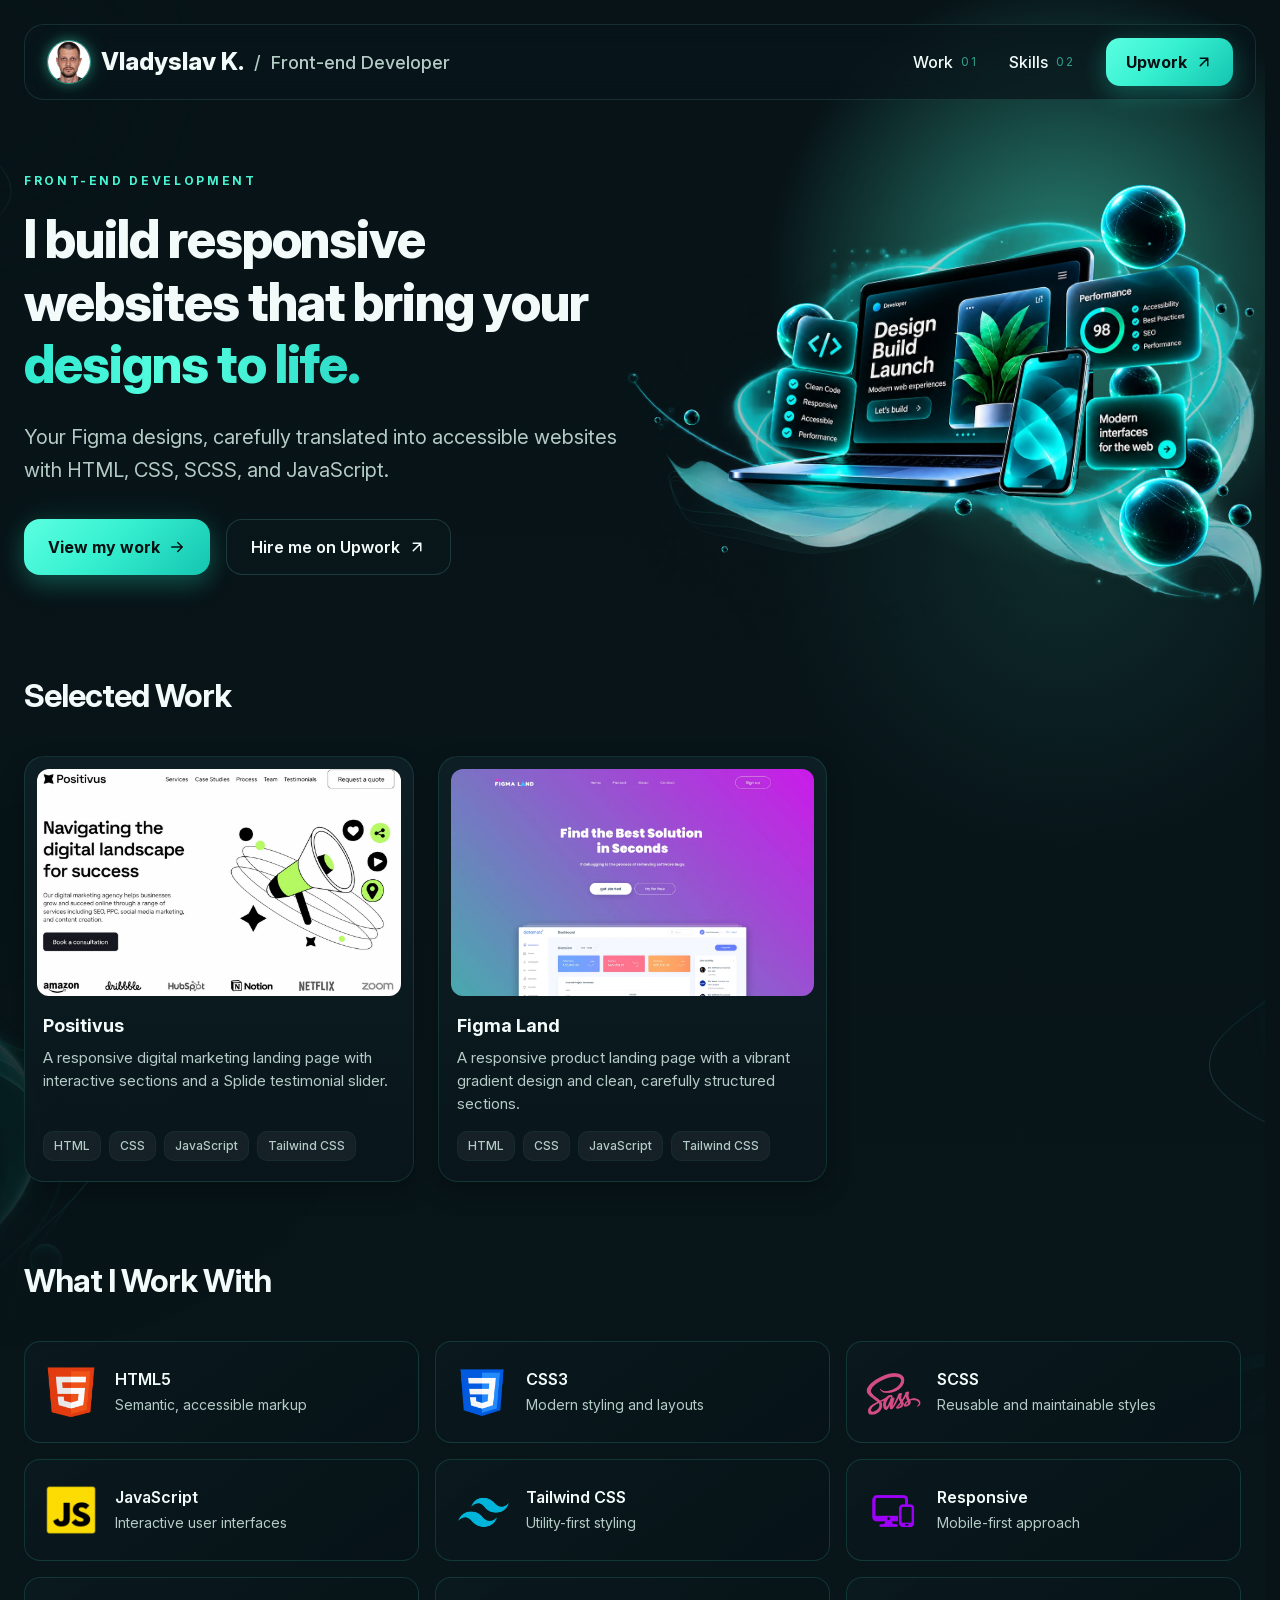
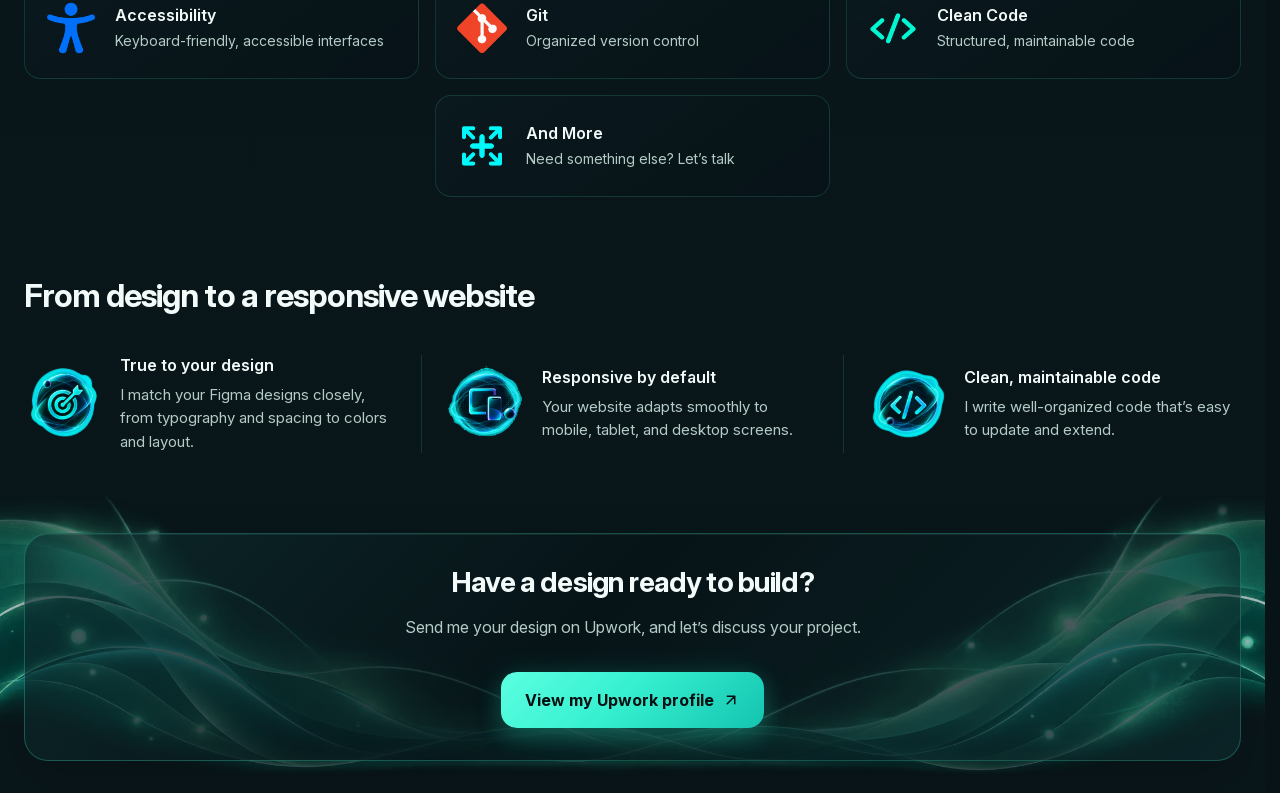
==== commit 1c2b17d4: "add figma-land card, psge" ====
--- a/index.html
+++ b/index.html
@@ -104,6 +104,21 @@
                 </ul>
               </div>
             </a>
+            <a class="c-project" href="./figma-land/" aria-labelledby="project-figma-land-title">
+              <div class="c-project__preview c-project__preview--top">
+                <img src="./assets/images/projects/figma-land-CpRs7Wbn.webp" alt="Figma Land landing page with a colorful gradient hero and dashboard preview" width="1200" height="750" loading="lazy" decoding="async">
+              </div>
+              <div class="c-project__content">
+                <h3 class="c-project__title" id="project-figma-land-title">Figma Land</h3>
+                <div class="c-project__description"><p>A responsive product landing page with a vibrant gradient design and clean, carefully structured sections.</p></div>
+                <ul class="c-project__tags" aria-label="Technologies">
+                  <li class="c-tag">HTML</li>
+                  <li class="c-tag">CSS</li>
+                  <li class="c-tag">JavaScript</li>
+                  <li class="c-tag">Tailwind CSS</li>
+                </ul>
+              </div>
+            </a>
             <!--
             <a class="c-project" href="#" aria-labelledby="project-02-title">
               <div class="c-project__preview">
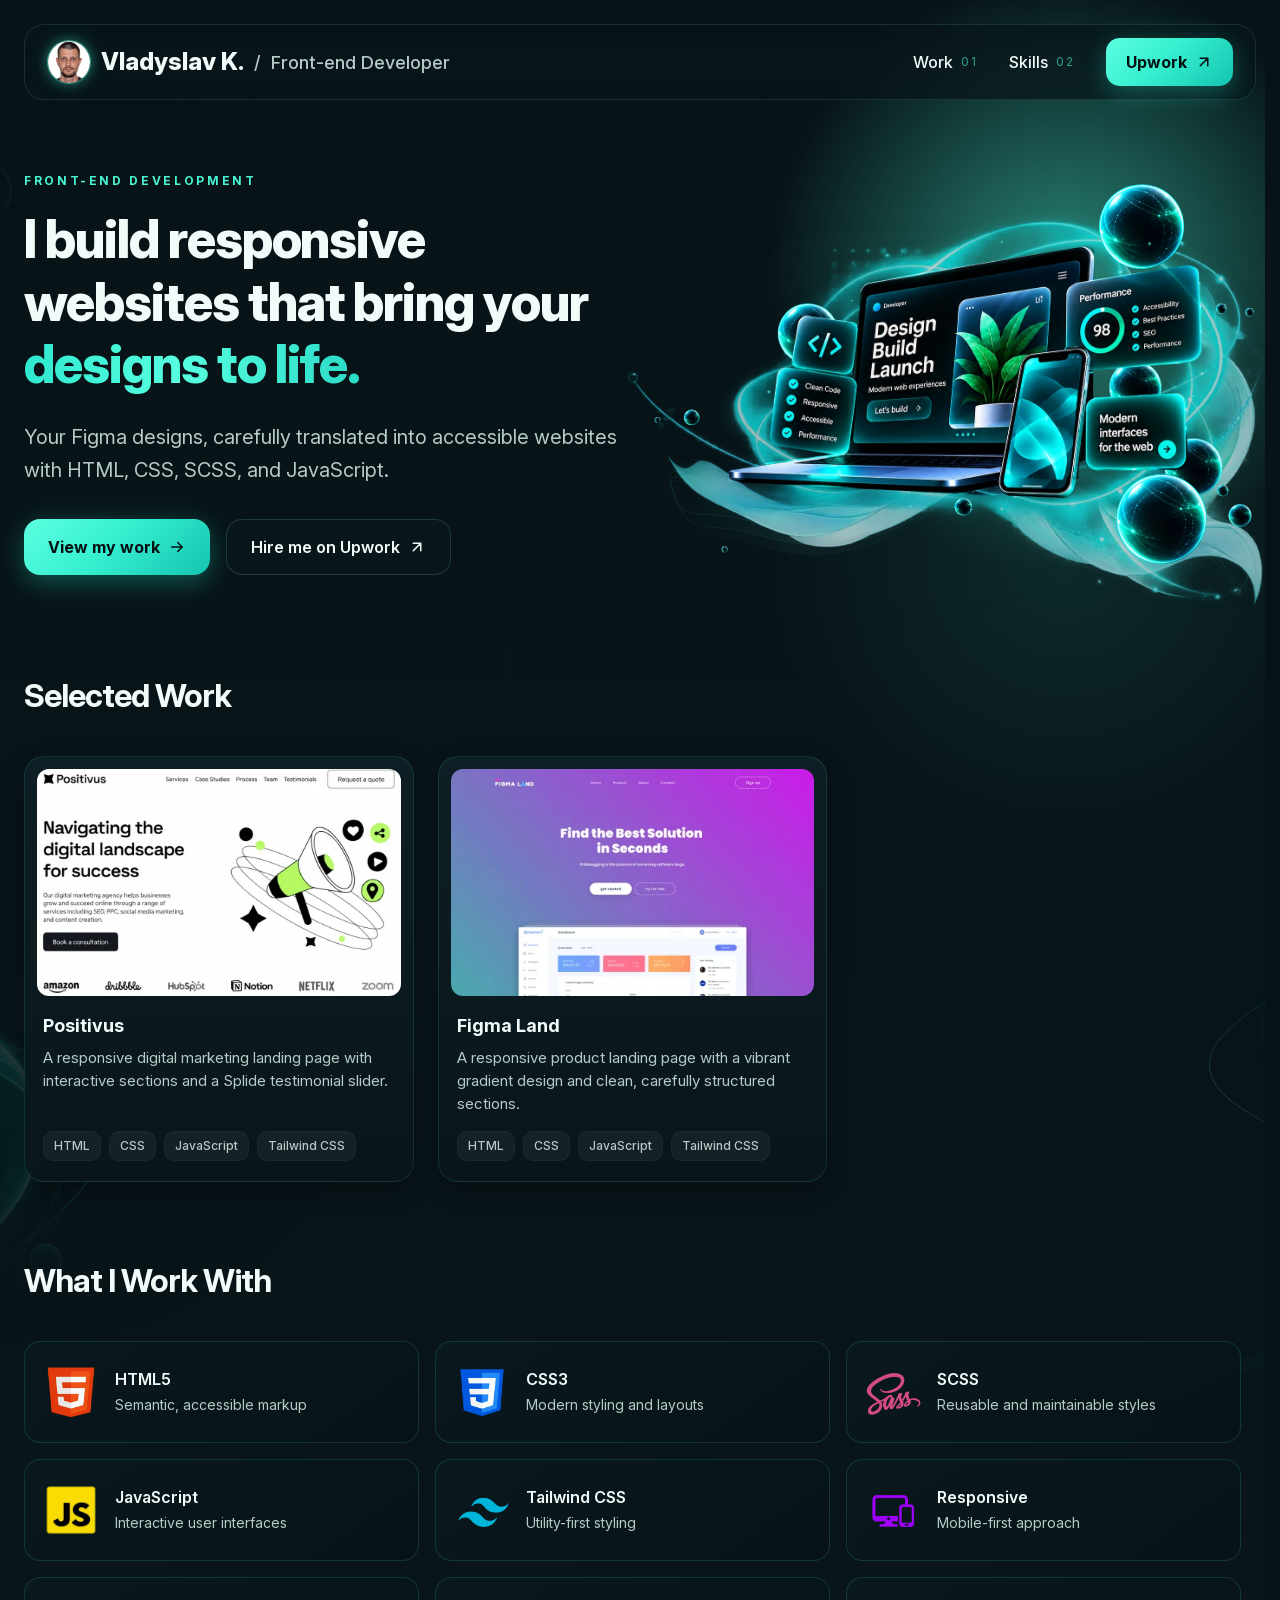
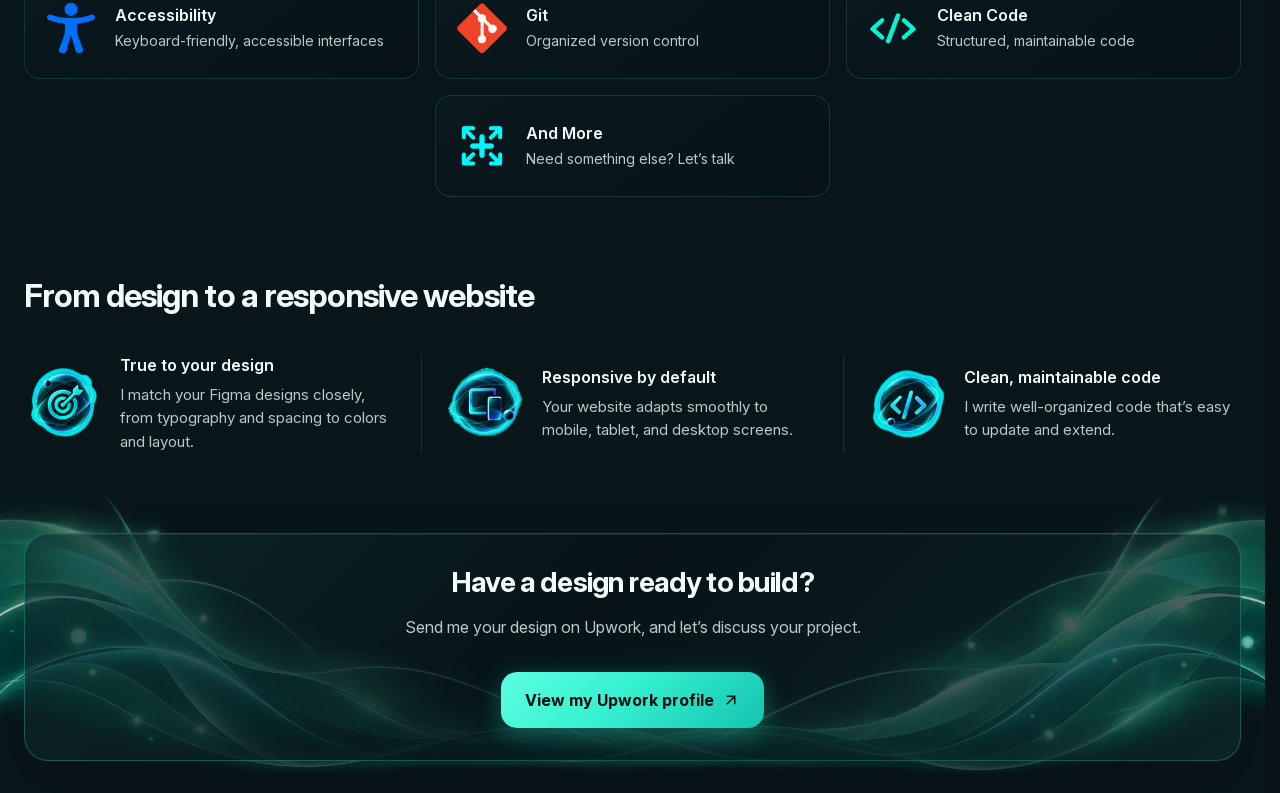
==== commit 5ec8d848: "perf: optimize responsive images, font size and Lottie loading" ====
--- a/index.html
+++ b/index.html
@@ -5,12 +5,12 @@
     <meta name="viewport" content="width=device-width, initial-scale=1">
     <meta name="description" content="Front-end development focused on clean, responsive interfaces. Accurate, accessible HTML, CSS and JavaScript implementation from Figma designs.">
     <title>Vladyslav K. — Front-end Developer</title>
-    <link rel="preload" href="./assets/fonts/inter/InterVariable-DiVDrmQJ.woff2" as="font" type="font/woff2" crossorigin>
+    <link rel="preload" href="./assets/fonts/inter/InterVariable-subset-DDeli19_.woff2" as="font" type="font/woff2" crossorigin>
     <link rel="icon" type="image/png" sizes="32x32" href="./assets/images/favicon-ydKGLWg5.png">
     <link rel="icon" type="image/svg+xml" sizes="any" href="./assets/images/favicon-DTw3XUS0.svg">
     <link rel="apple-touch-icon" sizes="180x180" href="./assets/images/apple-touch-icon-BzYsjBBr.png">
-    <script type="module" crossorigin src="./assets/js/main-BmRBRwEi.js"></script>
-    <link rel="stylesheet" crossorigin href="./assets/css/main-D60kGVL5.css">
+    <script type="module" crossorigin src="./assets/js/main-CjDr-JaF.js"></script>
+    <link rel="stylesheet" crossorigin href="./assets/css/main-BC6v8ecA.css">
   </head>
   <body>
     <header class="o-header js--header">
@@ -74,7 +74,7 @@
             </div>
             <div class="s-hero__visual">
               <div class="s-hero__media js--hero-media" role="img" aria-label="Laptop and phone with responsive interfaces, clean code and accessibility performance panels.">
-                <img class="s-hero__fallback" src="./assets/images/hero/neon-tech-frame0-CK13te6g.webp" alt="Laptop and phone displaying web interfaces with code and performance panels" aria-hidden="true" width="1513" height="1135" loading="eager" fetchpriority="high" decoding="async">
+                <img class="s-hero__fallback" src="./assets/images/hero/neon-tech-frame0-800-CbEVzpgo.webp" srcset="./assets/images/hero/neon-tech-frame0-480-MvlidTLp.webp 480w, ./assets/images/hero/neon-tech-frame0-800-CbEVzpgo.webp 800w, ./assets/images/hero/neon-tech-frame0-1200-CFvBPLoS.webp 1200w, ./assets/images/hero/neon-tech-frame0-CK13te6g.webp 1513w" sizes="(min-width: 1440px) 800px, (min-width: 1300px) 680px, (min-width: 992px) 55vw, (min-width: 768px) 814px, calc(110vw - 35px)" alt="Laptop and phone displaying web interfaces with code and performance panels" aria-hidden="true" width="1513" height="1135" loading="eager" fetchpriority="high" decoding="async">
                 <div class="s-hero__animation js--lottie-animation" aria-hidden="true"></div>
               </div>
             </div>
@@ -91,7 +91,7 @@
           <div class="s-work__list">
             <a class="c-project" href="./positivus/" aria-labelledby="project-01-title">
               <div class="c-project__preview c-project__preview--top">
-                <img src="./assets/images/projects/positivus-6J8qe8x0.webp" alt="Positivus digital marketing website with a lime-green megaphone illustration" width="1200" height="750" loading="lazy" decoding="async">
+                <img src="./assets/images/projects/positivus-800-V1d-tU42.webp" srcset="./assets/images/projects/positivus-480-DSIdHJXs.webp 480w, ./assets/images/projects/positivus-800-V1d-tU42.webp 800w, ./assets/images/projects/positivus-6J8qe8x0.webp 1200w" sizes="(min-width: 1280px) 371px, (min-width: 992px) calc((100vw - 168px) / 3), (min-width: 768px) calc((100vw - 124px) / 2), (min-width: 640px) calc((100vw - 108px) / 2), calc(100vw - 58px)" alt="Positivus digital marketing website with a lime-green megaphone illustration" width="1200" height="750" loading="lazy" decoding="async">
               </div>
               <div class="c-project__content">
                 <h3 class="c-project__title" id="project-01-title">Positivus</h3>
@@ -106,7 +106,7 @@
             </a>
             <a class="c-project" href="./figma-land/" aria-labelledby="project-figma-land-title">
               <div class="c-project__preview c-project__preview--top">
-                <img src="./assets/images/projects/figma-land-CpRs7Wbn.webp" alt="Figma Land landing page with a colorful gradient hero and dashboard preview" width="1200" height="750" loading="lazy" decoding="async">
+                <img src="./assets/images/projects/figma-land-800-B7JEpXUs.webp" srcset="./assets/images/projects/figma-land-480-738lBTGO.webp 480w, ./assets/images/projects/figma-land-800-B7JEpXUs.webp 800w, ./assets/images/projects/figma-land-CpRs7Wbn.webp 1200w" sizes="(min-width: 1280px) 371px, (min-width: 992px) calc((100vw - 168px) / 3), (min-width: 768px) calc((100vw - 124px) / 2), (min-width: 640px) calc((100vw - 108px) / 2), calc(100vw - 58px)" alt="Figma Land landing page with a colorful gradient hero and dashboard preview" width="1200" height="750" loading="lazy" decoding="async">
               </div>
               <div class="c-project__content">
                 <h3 class="c-project__title" id="project-figma-land-title">Figma Land</h3>
@@ -206,7 +206,7 @@
             <li class="s-skills__item">
               <div class="c-skill">
                 <div class="c-skill__icon">
-                  <img src="./assets/images/skills/html-BXZO1lYS.png" alt="HTML5 icon" width="1280" height="1280" loading="lazy" decoding="async">
+                  <img src="./assets/images/skills/html-D6LHJgjA.webp" alt="HTML5 icon" width="192" height="192" loading="lazy" decoding="async">
                 </div>
                 <div class="c-skill__content">
                   <h3 class="c-skill__title">HTML5</h3>
@@ -217,7 +217,7 @@
             <li class="s-skills__item">
               <div class="c-skill">
                 <div class="c-skill__icon">
-                  <img src="./assets/images/skills/css-BxNtke8I.png" alt="CSS3 icon" width="1280" height="1280" loading="lazy" decoding="async">
+                  <img src="./assets/images/skills/css-Cd41NbTn.webp" alt="CSS3 icon" width="192" height="192" loading="lazy" decoding="async">
                 </div>
                 <div class="c-skill__content">
                   <h3 class="c-skill__title">CSS3</h3>
@@ -228,7 +228,7 @@
             <li class="s-skills__item">
               <div class="c-skill">
                 <div class="c-skill__icon">
-                  <img src="./assets/images/skills/scss-2rQVmgmV.png" alt="SCSS icon" width="1280" height="1280" loading="lazy" decoding="async">
+                  <img src="./assets/images/skills/scss-BbJZA0ZA.webp" alt="SCSS icon" width="192" height="192" loading="lazy" decoding="async">
                 </div>
                 <div class="c-skill__content">
                   <h3 class="c-skill__title">SCSS</h3>
@@ -239,7 +239,7 @@
             <li class="s-skills__item">
               <div class="c-skill">
                 <div class="c-skill__icon c-skill__icon--javascript">
-                  <img src="./assets/images/skills/javascript-DiUSJ37m.png" alt="JavaScript icon" width="1280" height="1280" loading="lazy" decoding="async">
+                  <img src="./assets/images/skills/javascript-54tZudAT.webp" alt="JavaScript icon" width="192" height="192" loading="lazy" decoding="async">
                 </div>
                 <div class="c-skill__content">
                   <h3 class="c-skill__title">JavaScript</h3>
@@ -250,7 +250,7 @@
             <li class="s-skills__item">
               <div class="c-skill">
                 <div class="c-skill__icon">
-                  <img src="./assets/images/skills/tailwind-DJmdsU1j.png" alt="Tailwind CSS icon" width="1280" height="1280" loading="lazy" decoding="async">
+                  <img src="./assets/images/skills/tailwind-2LzRNtVJ.webp" alt="Tailwind CSS icon" width="192" height="192" loading="lazy" decoding="async">
                 </div>
                 <div class="c-skill__content">
                   <h3 class="c-skill__title">Tailwind CSS</h3>
@@ -261,7 +261,7 @@
             <li class="s-skills__item">
               <div class="c-skill">
                 <div class="c-skill__icon">
-                  <img src="./assets/images/skills/responsive-design-K7zFp5Gy.png" alt="Responsive Design icon" width="1280" height="1280" loading="lazy" decoding="async">
+                  <img src="./assets/images/skills/responsive-design-DwVPAE4b.webp" alt="Responsive Design icon" width="192" height="192" loading="lazy" decoding="async">
                 </div>
                 <div class="c-skill__content">
                   <h3 class="c-skill__title">Responsive</h3>
@@ -272,7 +272,7 @@
             <li class="s-skills__item">
               <div class="c-skill">
                 <div class="c-skill__icon">
-                  <img src="./assets/images/skills/accessibility-vkDVLV8f.png" alt="Accessibility icon" width="1280" height="1280" loading="lazy" decoding="async">
+                  <img src="./assets/images/skills/accessibility-Ce05O84X.webp" alt="Accessibility icon" width="192" height="192" loading="lazy" decoding="async">
                 </div>
                 <div class="c-skill__content">
                   <h3 class="c-skill__title">Accessibility</h3>
@@ -283,7 +283,7 @@
             <li class="s-skills__item">
               <div class="c-skill">
                 <div class="c-skill__icon">
-                  <img src="./assets/images/skills/git-BVa2RJxq.png" alt="Git icon" width="1280" height="1280" loading="lazy" decoding="async">
+                  <img src="./assets/images/skills/git-BxbYSGtW.webp" alt="Git icon" width="192" height="192" loading="lazy" decoding="async">
                 </div>
                 <div class="c-skill__content">
                   <h3 class="c-skill__title">Git</h3>
@@ -294,7 +294,7 @@
             <li class="s-skills__item">
               <div class="c-skill">
                 <div class="c-skill__icon">
-                  <img src="./assets/images/skills/clean-code-C9s8X5XD.png" alt="Clean Code icon" width="1280" height="1280" loading="lazy" decoding="async">
+                  <img src="./assets/images/skills/clean-code-nlKo5Uh1.webp" alt="Clean Code icon" width="192" height="192" loading="lazy" decoding="async">
                 </div>
                 <div class="c-skill__content">
                   <h3 class="c-skill__title">Clean Code</h3>
@@ -305,7 +305,7 @@
             <li class="s-skills__item">
               <div class="c-skill">
                 <div class="c-skill__icon">
-                  <img src="./assets/images/skills/more-Cy7gODCE.png" alt="And More icon" width="1280" height="1280" loading="lazy" decoding="async">
+                  <img src="./assets/images/skills/more-GO1BzoNh.webp" alt="And More icon" width="192" height="192" loading="lazy" decoding="async">
                 </div>
                 <div class="c-skill__content">
                   <h3 class="c-skill__title">And More</h3>
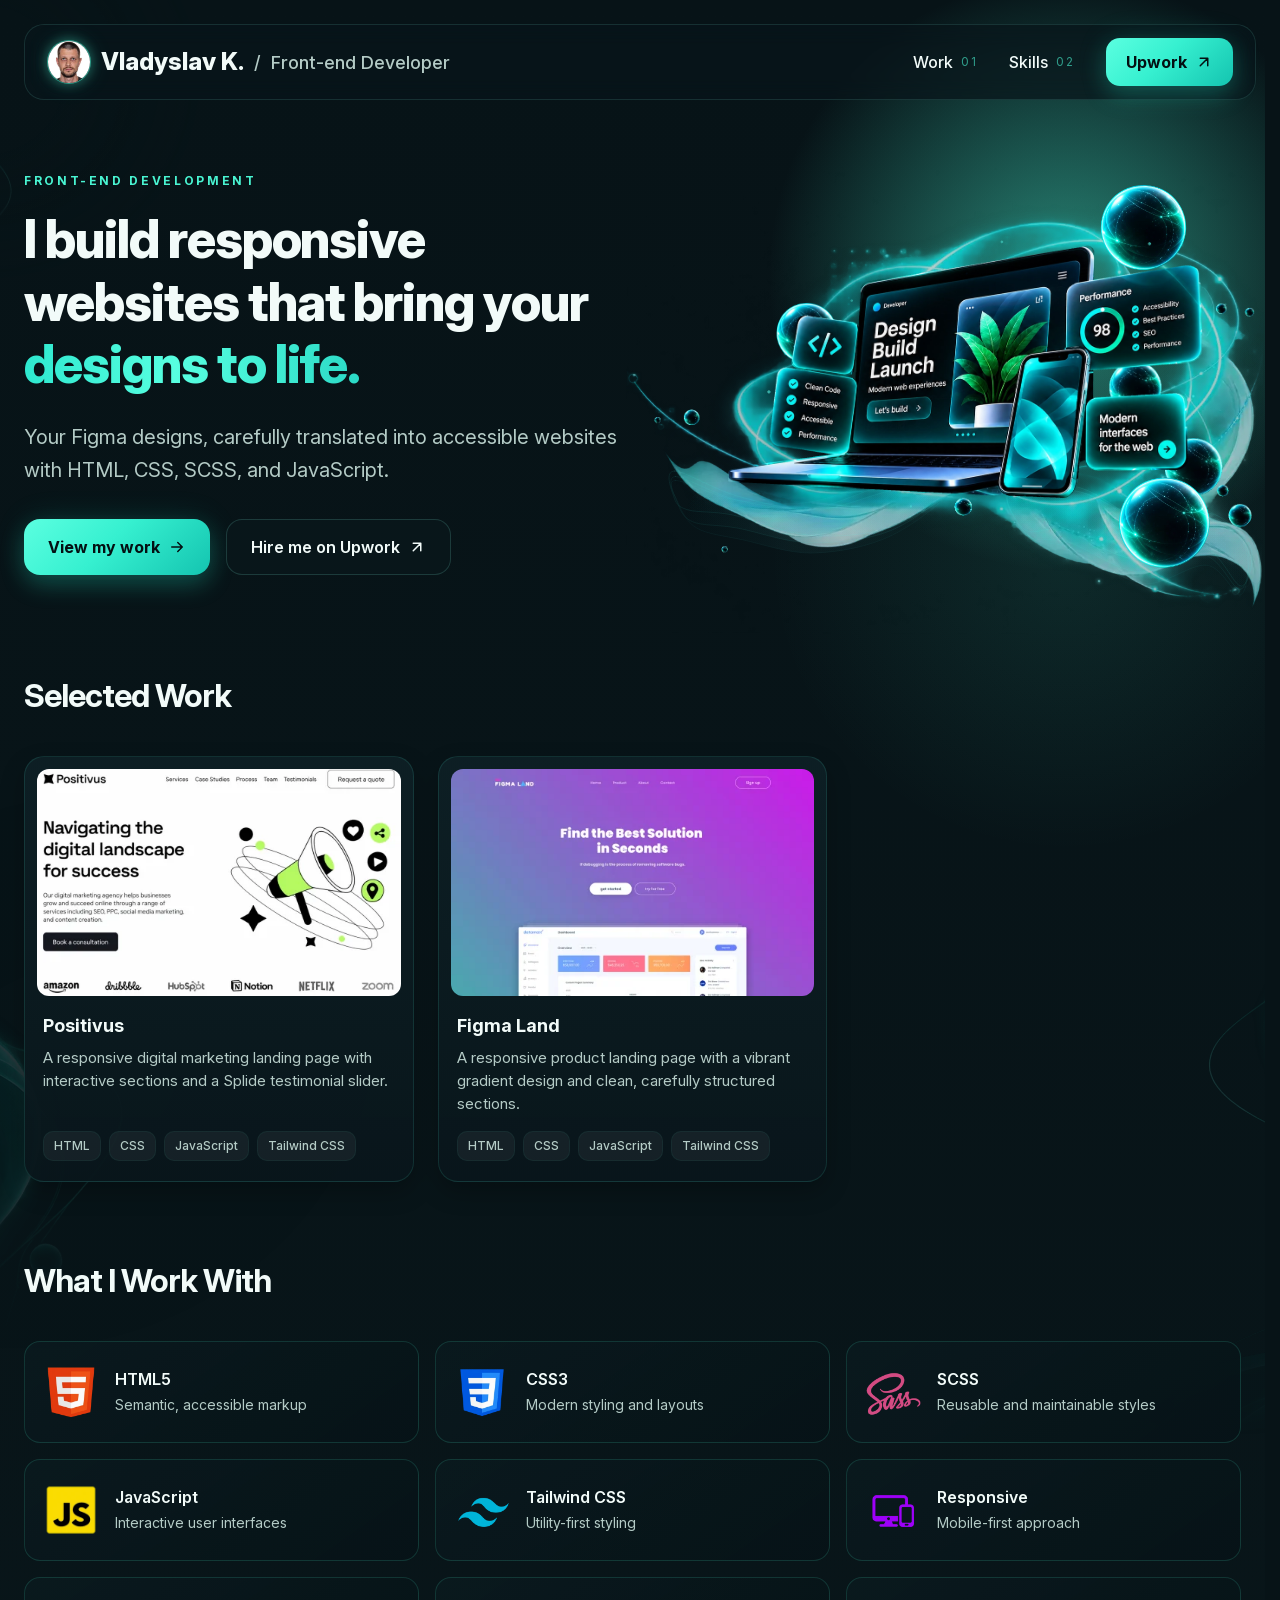
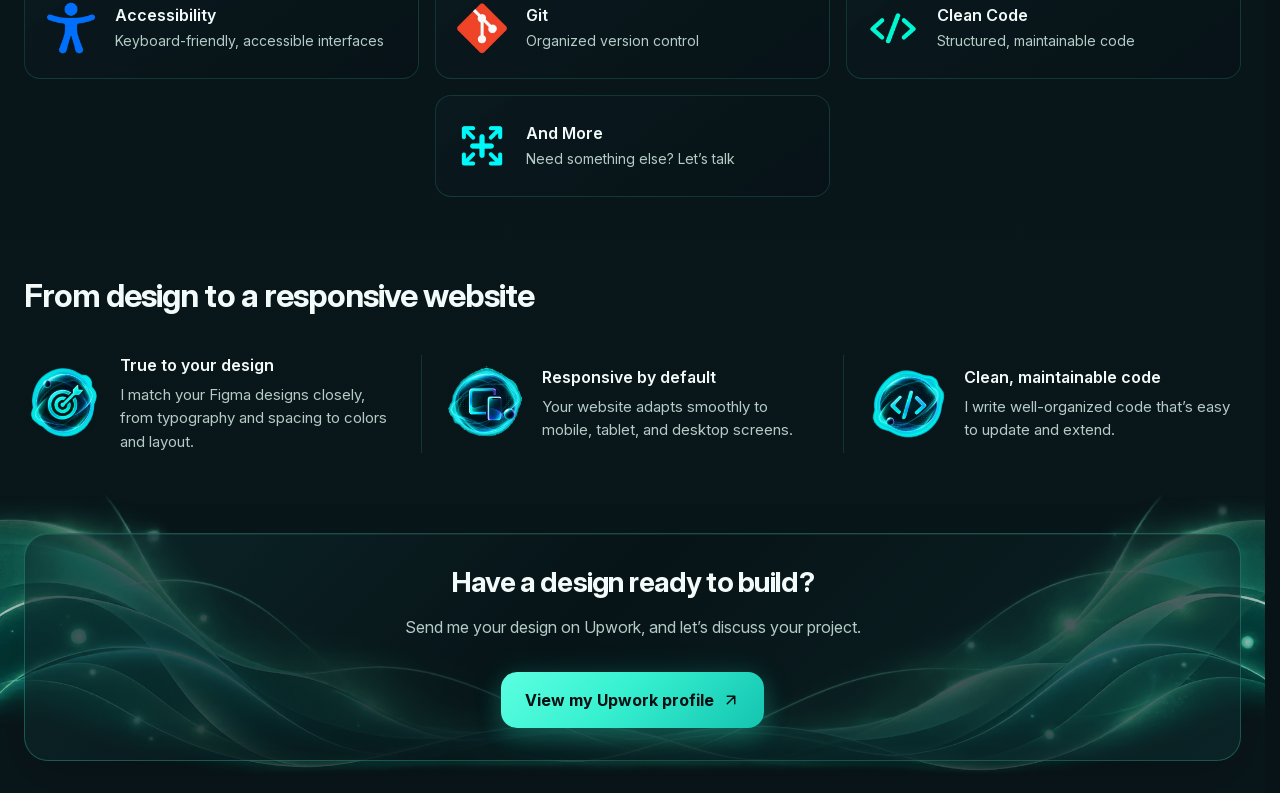
==== commit 14d3d2f3: "perf: prioritize hero poster and wait for image decoding" ====
--- a/index.html
+++ b/index.html
@@ -6,11 +6,12 @@
     <meta name="description" content="Front-end development focused on clean, responsive interfaces. Accurate, accessible HTML, CSS and JavaScript implementation from Figma designs.">
     <title>Vladyslav K. — Front-end Developer</title>
     <link rel="preload" href="./assets/fonts/inter/InterVariable-subset-DDeli19_.woff2" as="font" type="font/woff2" crossorigin>
+    <link rel="preload" as="image" type="image/webp" href="./assets/images/hero/neon-tech-frame0-800-CbEVzpgo.webp" imagesrcset="./assets/images/hero/neon-tech-frame0-480-MvlidTLp.webp 480w, ./assets/images/hero/neon-tech-frame0-800-CbEVzpgo.webp 800w, ./assets/images/hero/neon-tech-frame0-1200-CFvBPLoS.webp 1200w, ./assets/images/hero/neon-tech-frame0-CK13te6g.webp 1513w" imagesizes="(min-width: 1440px) 800px, (min-width: 1300px) 680px, (min-width: 992px) 55vw, (min-width: 768px) 814px, calc(110vw - 35px)" fetchpriority="high">
     <link rel="icon" type="image/png" sizes="32x32" href="./assets/images/favicon-ydKGLWg5.png">
     <link rel="icon" type="image/svg+xml" sizes="any" href="./assets/images/favicon-DTw3XUS0.svg">
     <link rel="apple-touch-icon" sizes="180x180" href="./assets/images/apple-touch-icon-BzYsjBBr.png">
-    <script type="module" crossorigin src="./assets/js/main-CjDr-JaF.js"></script>
-    <link rel="stylesheet" crossorigin href="./assets/css/main-BC6v8ecA.css">
+    <script type="module" crossorigin src="./assets/js/main-CVlrk7Wx.js"></script>
+    <link rel="stylesheet" crossorigin href="./assets/css/main-DARBdFik.css">
   </head>
   <body>
     <header class="o-header js--header">
